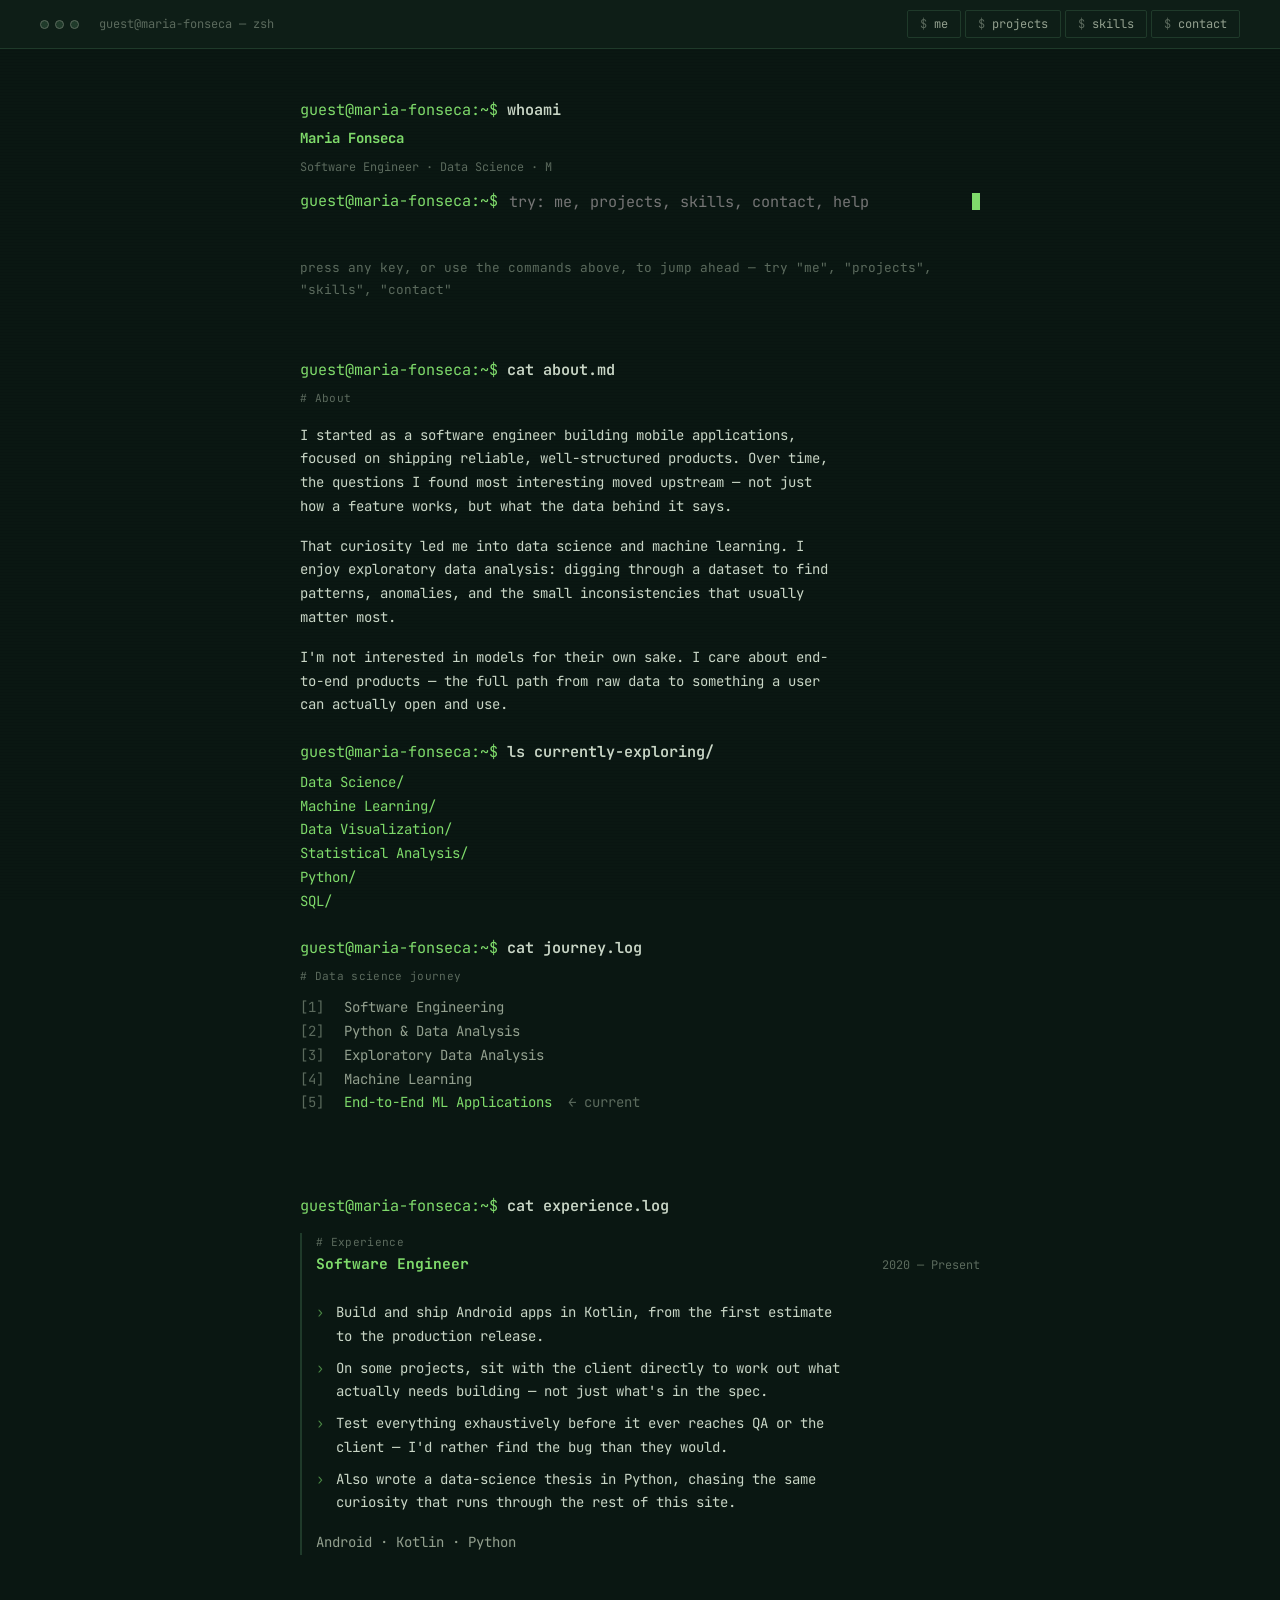
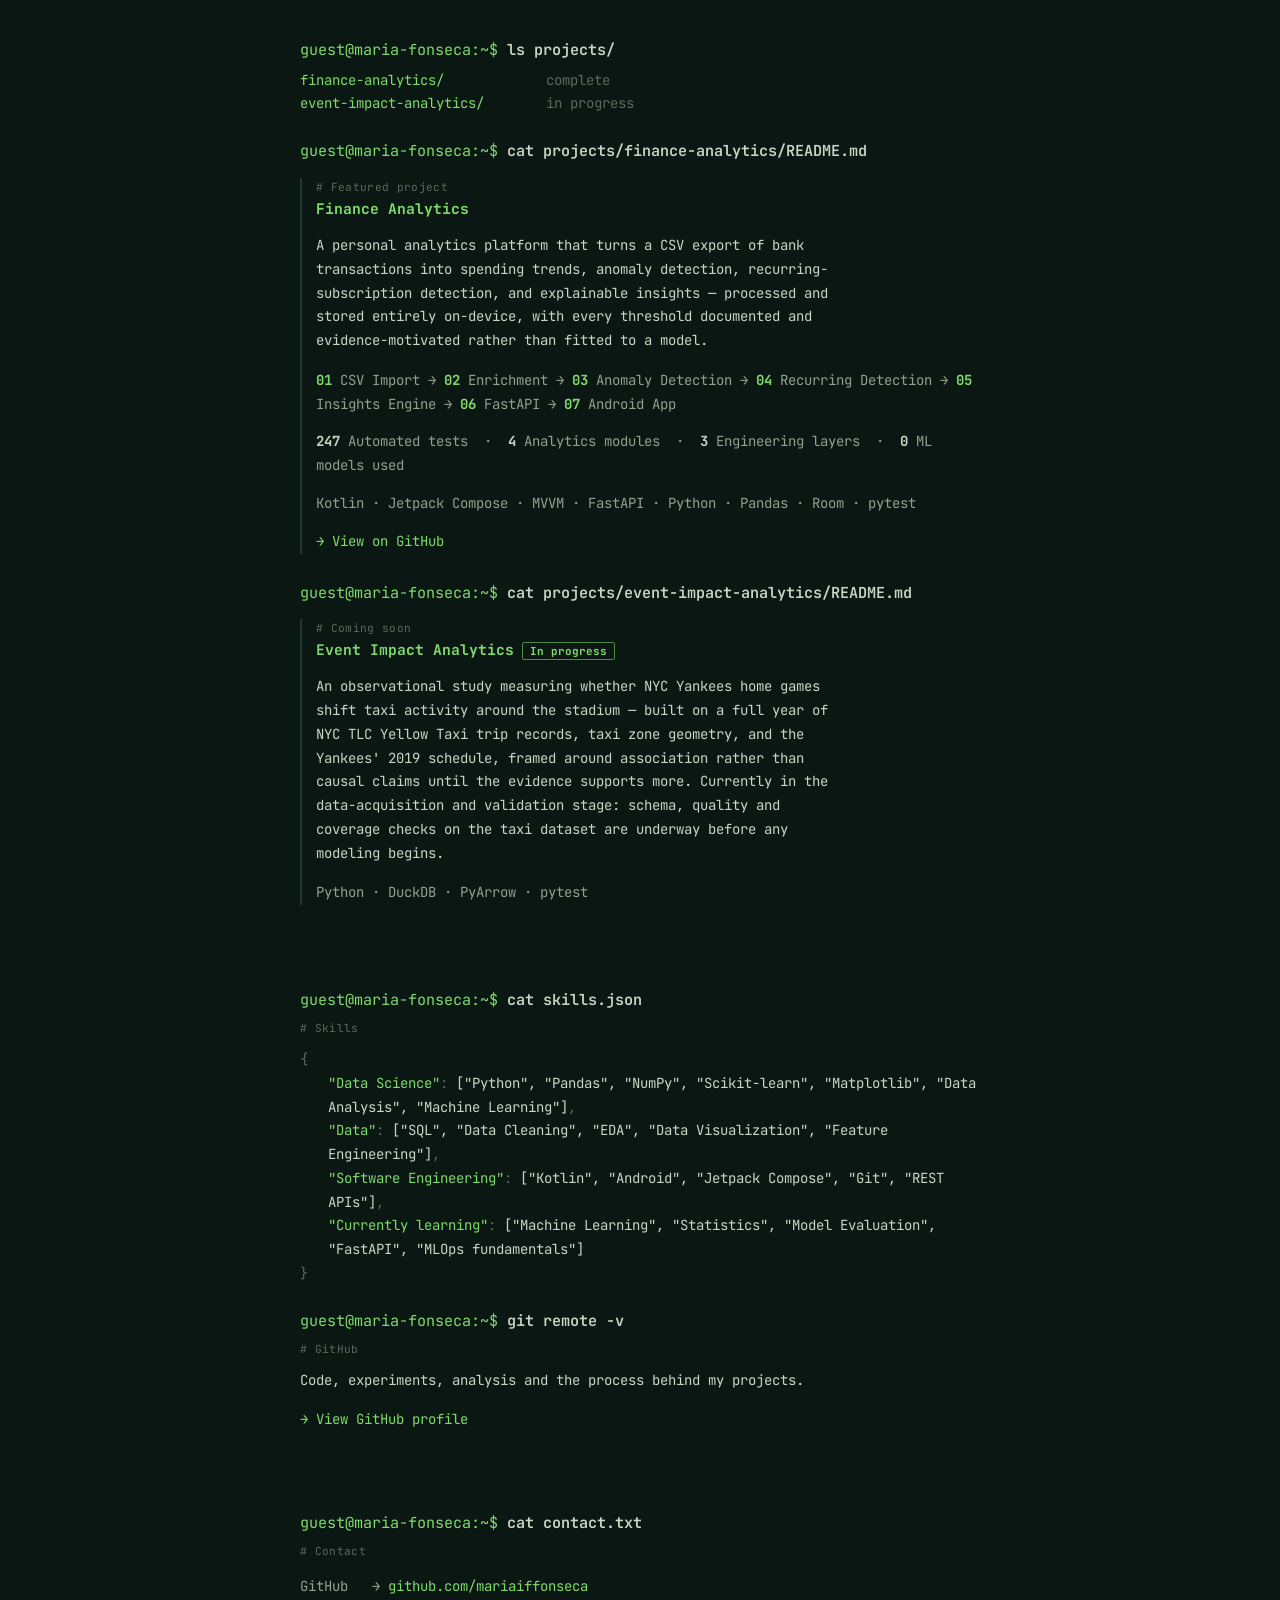
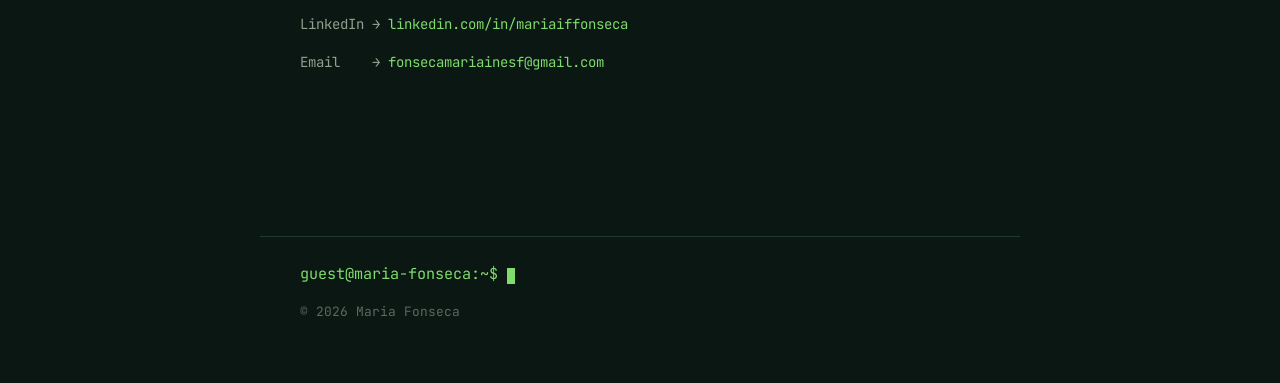
==== index.html @ 4e91755e "Serve portfolio from repo root Move the portfolio page from ui_kits/portfolio/index.html to index.ht" ====
<!doctype html>
<html lang="en">
<head>
<meta charset="utf-8">
<meta name="viewport" content="width=device-width, initial-scale=1">
<title>Maria Fonseca — Software Engineer · Data Science · ML</title>
<link rel="stylesheet" href="styles.css">
</head>
<body>

<div class="scanlines" aria-hidden="true"></div>

<div class="term-topbar">
  <div class="term-dots" aria-hidden="true"><span></span><span></span><span></span></div>
  <div class="term-title">guest@maria-fonseca — zsh</div>
  <nav class="term-jump" aria-label="Quick navigation">
    <button type="button" data-cmd="me">me</button>
    <button type="button" data-cmd="projects">projects</button>
    <button type="button" data-cmd="skills">skills</button>
    <button type="button" data-cmd="contact">contact</button>
  </nav>
</div>

<main>

  <section class="hero" id="home">
    <div id="boot"></div>
    <div class="prompt-live">
      <label for="cmd-input" class="visually-hidden">Terminal command input</label>
      <span class="prompt">guest@maria-fonseca:~$&nbsp;</span>
      <input id="cmd-input" class="cmd-input" type="text" autocomplete="off" spellcheck="false" placeholder="try: me, projects, skills, contact, help">
      <span class="caret" aria-hidden="true"></span>
    </div>
    <div class="cmd-feedback" id="cmd-feedback" aria-live="polite"></div>
    <div class="hint">press any key, or use the commands above, to jump ahead — try "me", "projects", "skills", "contact"</div>
  </section>

  <section id="about">
    <div class="line"><span class="prompt">guest@maria-fonseca:~$&nbsp;</span><span class="cmd-text">cat about.md</span></div>
    <div class="out-block">
      <div class="comment-label"># About</div>
      <p style="margin-top:16px">I started as a software engineer building mobile applications, focused on shipping reliable, well-structured products. Over time, the questions I found most interesting moved upstream — not just how a feature works, but what the data behind it says.</p>
      <p>That curiosity led me into data science and machine learning. I enjoy exploratory data analysis: digging through a dataset to find patterns, anomalies, and the small inconsistencies that usually matter most.</p>
      <p>I'm not interested in models for their own sake. I care about end-to-end products — the full path from raw data to something a user can actually open and use.</p>
    </div>

    <div class="line"><span class="prompt">guest@maria-fonseca:~$&nbsp;</span><span class="cmd-text">ls currently-exploring/</span></div>
    <div class="dir-list">
      <div class="dir-row"><span class="name">Data Science/</span></div>
      <div class="dir-row"><span class="name">Machine Learning/</span></div>
      <div class="dir-row"><span class="name">Data Visualization/</span></div>
      <div class="dir-row"><span class="name">Statistical Analysis/</span></div>
      <div class="dir-row"><span class="name">Python/</span></div>
      <div class="dir-row"><span class="name">SQL/</span></div>
    </div>

    <div class="line"><span class="prompt">guest@maria-fonseca:~$&nbsp;</span><span class="cmd-text">cat journey.log</span></div>
    <div class="out-block">
      <div class="comment-label" style="margin-bottom:10px"># Data science journey</div>
      <div class="journey-list">
        <div class="row"><span class="idx">[1]</span><span>Software Engineering</span></div>
        <div class="row"><span class="idx">[2]</span><span>Python &amp; Data Analysis</span></div>
        <div class="row"><span class="idx">[3]</span><span>Exploratory Data Analysis</span></div>
        <div class="row"><span class="idx">[4]</span><span>Machine Learning</span></div>
        <div class="row current"><span class="idx">[5]</span><span>End-to-End ML Applications</span><span class="arrow">← current</span></div>
      </div>
    </div>
  </section>

  <section id="experience">
    <div class="line"><span class="prompt">guest@maria-fonseca:~$&nbsp;</span><span class="cmd-text">cat experience.log</span></div>
    <div class="readme">
      <div class="comment-label"># Experience</div>
      <div class="exp-head">
        <h3>Software Engineer</h3>
        <span class="exp-dates">2020 — Present</span>
      </div>
      <ul class="exp-list">
        <li>Build and ship Android apps in Kotlin, from the first estimate to the production release.</li>
        <li>On some projects, sit with the client directly to work out what actually needs building — not just what's in the spec.</li>
        <li>Test everything exhaustively before it ever reaches QA or the client — I'd rather find the bug than they would.</li>
        <li>Also wrote a data-science thesis in Python, chasing the same curiosity that runs through the rest of this site.</li>
      </ul>
      <div class="kv">Android · Kotlin · Python</div>
    </div>
  </section>

  <section id="projects">
    <div class="line"><span class="prompt">guest@maria-fonseca:~$&nbsp;</span><span class="cmd-text">ls projects/</span></div>
    <div class="dir-list">
      <div class="dir-row"><span class="name">finance-analytics/</span><span class="status">complete</span></div>
      <div class="dir-row"><span class="name">event-impact-analytics/</span><span class="status">in progress</span></div>
    </div>

    <div class="line"><span class="prompt">guest@maria-fonseca:~$&nbsp;</span><span class="cmd-text">cat projects/finance-analytics/README.md</span></div>
    <div class="readme">
      <div class="comment-label"># Featured project</div>
      <h3>Finance Analytics</h3>
      <p style="max-width:66ch;color:var(--text);margin-bottom:16px">A personal analytics platform that turns a CSV export of bank transactions into spending trends, anomaly detection, recurring-subscription detection, and explainable insights — processed and stored entirely on-device, with every threshold documented and evidence-motivated rather than fitted to a model.</p>

      <div class="pipeline-line">
        <b>01</b> CSV Import → <b>02</b> Enrichment → <b>03</b> Anomaly Detection → <b>04</b> Recurring Detection → <b>05</b> Insights Engine → <b>06</b> FastAPI → <b>07</b> Android App
      </div>

      <div class="kv">
        <b>247</b> Automated tests &nbsp;·&nbsp; <b>4</b> Analytics modules &nbsp;·&nbsp; <b>3</b> Engineering layers &nbsp;·&nbsp; <b>0</b> ML models used
      </div>
      <div class="kv">Kotlin · Jetpack Compose · MVVM · FastAPI · Python · Pandas · Room · pytest</div>
      <div style="margin-top:14px"><a href="https://github.com/mariaiffonseca/finance-analytics" target="_blank" rel="noreferrer">→ View on GitHub</a></div>
    </div>

    <div class="line"><span class="prompt">guest@maria-fonseca:~$&nbsp;</span><span class="cmd-text">cat projects/event-impact-analytics/README.md</span></div>
    <div class="readme">
      <div class="comment-label"># Coming soon</div>
      <h3>Event Impact Analytics<span class="badge">In progress</span></h3>
      <p style="max-width:66ch;color:var(--text);margin-bottom:16px">An observational study measuring whether NYC Yankees home games shift taxi activity around the stadium — built on a full year of NYC TLC Yellow Taxi trip records, taxi zone geometry, and the Yankees' 2019 schedule, framed around association rather than causal claims until the evidence supports more. Currently in the data-acquisition and validation stage: schema, quality and coverage checks on the taxi dataset are underway before any modeling begins.</p>
      <div class="kv">Python · DuckDB · PyArrow · pytest</div>
    </div>
  </section>

  <section id="skills">
    <div class="line"><span class="prompt">guest@maria-fonseca:~$&nbsp;</span><span class="cmd-text">cat skills.json</span></div>
    <div class="out-block">
      <div class="comment-label" style="margin-bottom:10px"># Skills</div>
      <div class="json">
        <div><span class="punct">{</span></div>
        <div class="indent"><span class="key">"Data Science"</span><span class="punct">:</span> <span class="str">["Python", "Pandas", "NumPy", "Scikit-learn", "Matplotlib", "Data Analysis", "Machine Learning"]</span><span class="punct">,</span></div>
        <div class="indent"><span class="key">"Data"</span><span class="punct">:</span> <span class="str">["SQL", "Data Cleaning", "EDA", "Data Visualization", "Feature Engineering"]</span><span class="punct">,</span></div>
        <div class="indent"><span class="key">"Software Engineering"</span><span class="punct">:</span> <span class="str">["Kotlin", "Android", "Jetpack Compose", "Git", "REST APIs"]</span><span class="punct">,</span></div>
        <div class="indent"><span class="key">"Currently learning"</span><span class="punct">:</span> <span class="str">["Machine Learning", "Statistics", "Model Evaluation", "FastAPI", "MLOps fundamentals"]</span></div>
        <div><span class="punct">}</span></div>
      </div>
    </div>

    <div class="line"><span class="prompt">guest@maria-fonseca:~$&nbsp;</span><span class="cmd-text">git remote -v</span></div>
    <div class="out-block">
      <div class="comment-label" style="margin-bottom:10px"># GitHub</div>
      <p>Code, experiments, analysis and the process behind my projects.</p>
      <div style="margin-top:14px"><a href="https://github.com/mariaiffonseca" target="_blank" rel="noreferrer">→ View GitHub profile</a></div>
    </div>
  </section>

  <section id="contact">
    <div class="line"><span class="prompt">guest@maria-fonseca:~$&nbsp;</span><span class="cmd-text">cat contact.txt</span></div>
    <div class="out-block">
      <div class="comment-label" style="margin-bottom:10px"># Contact</div>
      <div class="kv">GitHub&nbsp;&nbsp;&nbsp;→ <a href="https://github.com/mariaiffonseca" target="_blank" rel="noreferrer">github.com/mariaiffonseca</a></div>
      <div class="kv">LinkedIn → <a href="https://www.linkedin.com/in/mariaiffonseca/" target="_blank" rel="noreferrer">linkedin.com/in/mariaiffonseca</a></div>
      <div class="kv">Email&nbsp;&nbsp;&nbsp;&nbsp;→ <a href="mailto:fonsecamariainesf@gmail.com">fonsecamariainesf@gmail.com</a></div>
    </div>
  </section>

</main>

<footer>
  <div class="line"><span class="prompt">guest@maria-fonseca:~$&nbsp;</span><span class="caret" aria-hidden="true"></span></div>
  <div class="foot-meta">© 2026 Maria Fonseca</div>
</footer>

<script>
(function(){
  var reduced = window.matchMedia('(prefers-reduced-motion: reduce)').matches;
  var boot = document.getElementById('boot');
  var input = document.getElementById('cmd-input');
  var feedback = document.getElementById('cmd-feedback');
  var skipped = reduced;
  var typeSpeed = 20;

  var bootLines = [
    {type:'cmd', text:'whoami'},
    {type:'out', text:'Maria Fonseca', cls:'name'},
    {type:'out', text:'Software Engineer · Data Science · Machine Learning', cls:'dim'},
    {type:'cmd', text:'cat role.txt'},
    {type:'out', text:'Software Engineer exploring Data Science & Machine Learning.'},
    {type:'cmd', text:'cat mission.txt'},
    {type:'out', text:'I build data-driven applications, explore patterns in data, and turn machine learning ideas into practical software.'}
  ];

  function renderSkeleton(line){
    var div = document.createElement('div');
    div.className = 'line ' + (line.type === 'cmd' ? 'line-cmd' : 'line-out');
    var target;
    if(line.type === 'cmd'){
      var p = document.createElement('span');
      p.className = 'prompt';
      p.textContent = 'guest@maria-fonseca:~$ ';
      div.appendChild(p);
      target = document.createElement('span');
      target.className = 'cmd-text';
    } else if(line.cls === 'name'){
      target = document.createElement('h1');
      target.style.display = 'inline';
    } else {
      target = document.createElement('span');
      if(line.cls === 'dim'){ target.style.color = 'var(--grey-dim)'; target.style.fontSize = '.85em'; }
    }
    div.appendChild(target);
    boot.appendChild(div);
    return target;
  }

  function typeAll(lines, onDone){
    var i = 0;
    function next(){
      if(i >= lines.length){ onDone(); return; }
      var line = lines[i];
      var el = renderSkeleton(line);
      if(skipped){
        el.textContent = line.text;
        i++;
        next();
        return;
      }
      var c = 0;
      (function step(){
        if(skipped){ el.textContent = line.text; i++; next(); return; }
        if(c < line.text.length){
          el.textContent += line.text.charAt(c);
          c++;
          setTimeout(step, typeSpeed);
        } else {
          i++;
          setTimeout(next, 220);
        }
      })();
    }
    next();
  }

  function skip(){ skipped = true; }
  document.addEventListener('keydown', function(e){
    if(document.activeElement === input) return;
    skip();
  });
  document.getElementById('boot').addEventListener('click', skip);
  input.addEventListener('focus', skip);

  typeAll(bootLines, function(){});

  var targets = {
    me:'#about', about:'#about', home:'#home', whoami:'#home',
    projects:'#projects', skills:'#skills', contact:'#contact'
  };

  function runCommand(raw){
    skip();
    var cmd = raw.trim().toLowerCase();
    if(cmd === '') return;
    if(cmd === 'help'){
      feedback.textContent = 'available commands: me · projects · skills · contact · home';
      return;
    }
    if(targets[cmd]){
      feedback.textContent = '';
      var el = document.querySelector(targets[cmd]);
      if(el) el.scrollIntoView({behavior: reduced ? 'auto' : 'smooth', block:'start'});
    } else {
      feedback.textContent = 'command not found: ' + cmd + ' — type help';
    }
  }

  input.addEventListener('keydown', function(e){
    if(e.key === 'Enter'){
      runCommand(input.value);
      input.value = '';
    }
  });

  document.querySelectorAll('.term-jump button').forEach(function(b){
    b.addEventListener('click', function(){ runCommand(b.getAttribute('data-cmd')); });
  });
})();
</script>

</body>
</html>
---- styles.css ----
/* Terminal — design-system tokens and component classes for Maria Fonseca's
   software engineering / data science portfolio. Plain CSS on plain HTML:
   no JS framework, no build step. See readme.md for rationale. */
@import url('https://fonts.googleapis.com/css2?family=JetBrains+Mono:wght@400;500;700&display=swap');

:root {
  --bg: #0A1712;
  --bg-panel: #0E1E17;
  --rule: #1F3A2A;
  --grey: #93A08F;
  --grey-dim: #5B6A5D;
  --green: #7FDB6B;
  --green-dim: #4C8A46;
  --text: #C9D6C6;

  --font-mono: 'JetBrains Mono', 'SFMono-Regular', 'Consolas', monospace;

  --pad: clamp(18px, 4vw, 40px);
  --container-max: 760px;

  color-scheme: dark;
}

*, *::before, *::after { box-sizing: border-box; }
html { scroll-behavior: smooth; }
body {
  margin: 0; background: var(--bg); color: var(--text);
  font-family: var(--font-mono); font-size: .95rem; line-height: 1.7;
  -webkit-font-smoothing: antialiased;
}
h1, h2, h3 { font-family: var(--font-mono); font-weight: 700; margin: 0; font-size: 1em; }
p { margin: 0; }
a { color: var(--green); text-decoration: none; border-bottom: 1px solid transparent; }
a:hover { border-color: var(--green); }
::selection { background: var(--green-dim); color: var(--bg); }
:focus-visible { outline: 2px solid var(--green); outline-offset: 2px; }
button { font-family: var(--font-mono); }
img, svg { display: block; max-width: 100%; }

.visually-hidden { position: absolute; width: 1px; height: 1px; overflow: hidden; clip: rect(0 0 0 0); white-space: nowrap; }

.scanlines {
  position: fixed; inset: 0; pointer-events: none; z-index: 1; opacity: .05;
  background: repeating-linear-gradient(0deg, #000 0px, #000 1px, transparent 1px, transparent 3px);
}

/* — top bar — */
.term-topbar {
  position: sticky; top: 0; z-index: 50; background: var(--bg-panel); border-bottom: 1px solid var(--rule);
  padding: 10px var(--pad); display: flex; align-items: center; gap: 20px; flex-wrap: wrap;
}
.term-dots { display: flex; gap: 6px; flex: none; }
.term-dots span { width: 9px; height: 9px; border-radius: 50%; background: var(--rule); border: 1px solid var(--grey-dim); }
.term-title { color: var(--grey-dim); font-size: .75rem; flex: none; }
.term-jump { display: flex; gap: 4px; flex-wrap: wrap; margin-left: auto; }
.term-jump button {
  background: transparent; border: 1px solid var(--rule); color: var(--grey); border-radius: 2px;
  padding: 5px 12px; font-size: .75rem; cursor: pointer; transition: border-color .15s, color .15s, background .15s;
}
.term-jump button:hover { border-color: var(--green); color: var(--green); }
.term-jump button::before { content: "$ "; color: var(--grey-dim); }

/* — layout — */
main { max-width: var(--container-max); margin: 0 auto; padding: 0 var(--pad) 80px; position: relative; z-index: 2; }
section { padding-top: 56px; }

.prompt { color: var(--green); }
.line { white-space: pre-wrap; word-break: break-word; margin-bottom: 2px; }
.cmd-text { color: var(--text); font-weight: 600; }
.line-out { color: var(--text); margin-bottom: 0; padding: 2px 0; font-size: .92em; }
.comment-label { display: block; color: var(--grey-dim); font-size: .8em; letter-spacing: .03em; }
.out-block { margin: 6px 0 22px; color: var(--grey); font-size: .92em; }
.out-block p { margin-bottom: 16px; max-width: 66ch; color: var(--text); }
.out-block p:last-child { margin-bottom: 0; }

/* — boot / hero — */
.hero { padding-top: 48px; }
#boot h1 { display: inline; color: var(--green); font-size: 1em; }
.hint { color: var(--grey-dim); font-size: .8rem; margin-top: 18px; }
.caret {
  display: inline-block; width: .55em; height: 1.1em; background: var(--green); vertical-align: text-bottom;
  animation: blink 1s steps(1) infinite;
}
@keyframes blink { 0%, 49% { opacity: 1; } 50%, 100% { opacity: 0; } }

.prompt-live { display: flex; align-items: center; margin-top: 8px; }
.cmd-input {
  background: transparent; border: none; color: var(--text); font-family: var(--font-mono); font-size: .95rem;
  flex: 1; min-width: 120px; caret-color: var(--green);
}
.cmd-input:focus { outline: none; }
.cmd-feedback { color: var(--grey-dim); font-size: .85rem; min-height: 1.4em; margin-top: 6px; }

/* — directory listing (projects, currently-exploring) — */
.dir-list { margin: 6px 0 22px; color: var(--grey); font-size: .92em; }
.dir-row { display: flex; gap: 16px; }
.dir-row .name { color: var(--green); min-width: 230px; }
.dir-row .status { color: var(--grey-dim); }

/* — readme / card-style output (projects, experience) — */
.readme { margin: 14px 0 26px; padding-left: 14px; border-left: 2px solid var(--rule); font-size: .92em; }
.readme h3 { font-size: 1.05em; color: var(--green); font-weight: 700; margin-bottom: 12px; }
.readme .badge { color: var(--green); font-size: .75em; border: 1px solid var(--green-dim); border-radius: 2px; padding: 1px 7px; margin-left: 8px; vertical-align: middle; }
.kv { margin: 14px 0; color: var(--grey); }
.kv b { color: var(--text); }
.pipeline-line { color: var(--grey); }
.pipeline-line b { color: var(--green); }

.exp-head { display: flex; justify-content: space-between; align-items: baseline; gap: 16px; flex-wrap: wrap; margin-bottom: 12px; }
.exp-dates { color: var(--grey-dim); font-size: .85em; white-space: nowrap; }
.exp-list { list-style: none; margin: 0 0 16px; padding: 0; color: var(--text); }
.exp-list li { position: relative; padding-left: 1.4em; margin-bottom: 8px; max-width: 66ch; }
.exp-list li:last-child { margin-bottom: 0; }
.exp-list li::before { content: "›"; position: absolute; left: 0; color: var(--green-dim); }

/* — journey — */
.journey-list { margin: 6px 0 0; color: var(--grey); }
.journey-list .row { display: flex; gap: 10px; }
.journey-list .idx { color: var(--grey-dim); width: 2.4em; }
.journey-list .current { color: var(--green); }
.journey-list .arrow { color: var(--grey-dim); margin-left: 6px; }

/* — skills json — */
.json { margin: 6px 0 0; color: var(--grey); }
.json .key { color: var(--green); }
.json .str { color: var(--text); }
.json .punct { color: var(--grey-dim); }
.json .indent { padding-left: 2em; }

footer { max-width: var(--container-max); margin: 60px auto 0; padding: 24px var(--pad) 60px; border-top: 1px solid var(--rule); position: relative; z-index: 2; }
.foot-meta { color: var(--grey-dim); font-size: .85em; margin-top: 14px; }

@media (prefers-reduced-motion: reduce) {
  html { scroll-behavior: auto; }
  *, *::before, *::after { animation-duration: .001ms !important; animation-iteration-count: 1 !important; transition-duration: .001ms !important; }
}
@media (max-width: 600px) {
  .term-topbar { gap: 10px; }
  .term-title { display: none; }
  .dir-row .name { min-width: 170px; }
  .exp-dates { font-size: .8em; }
}
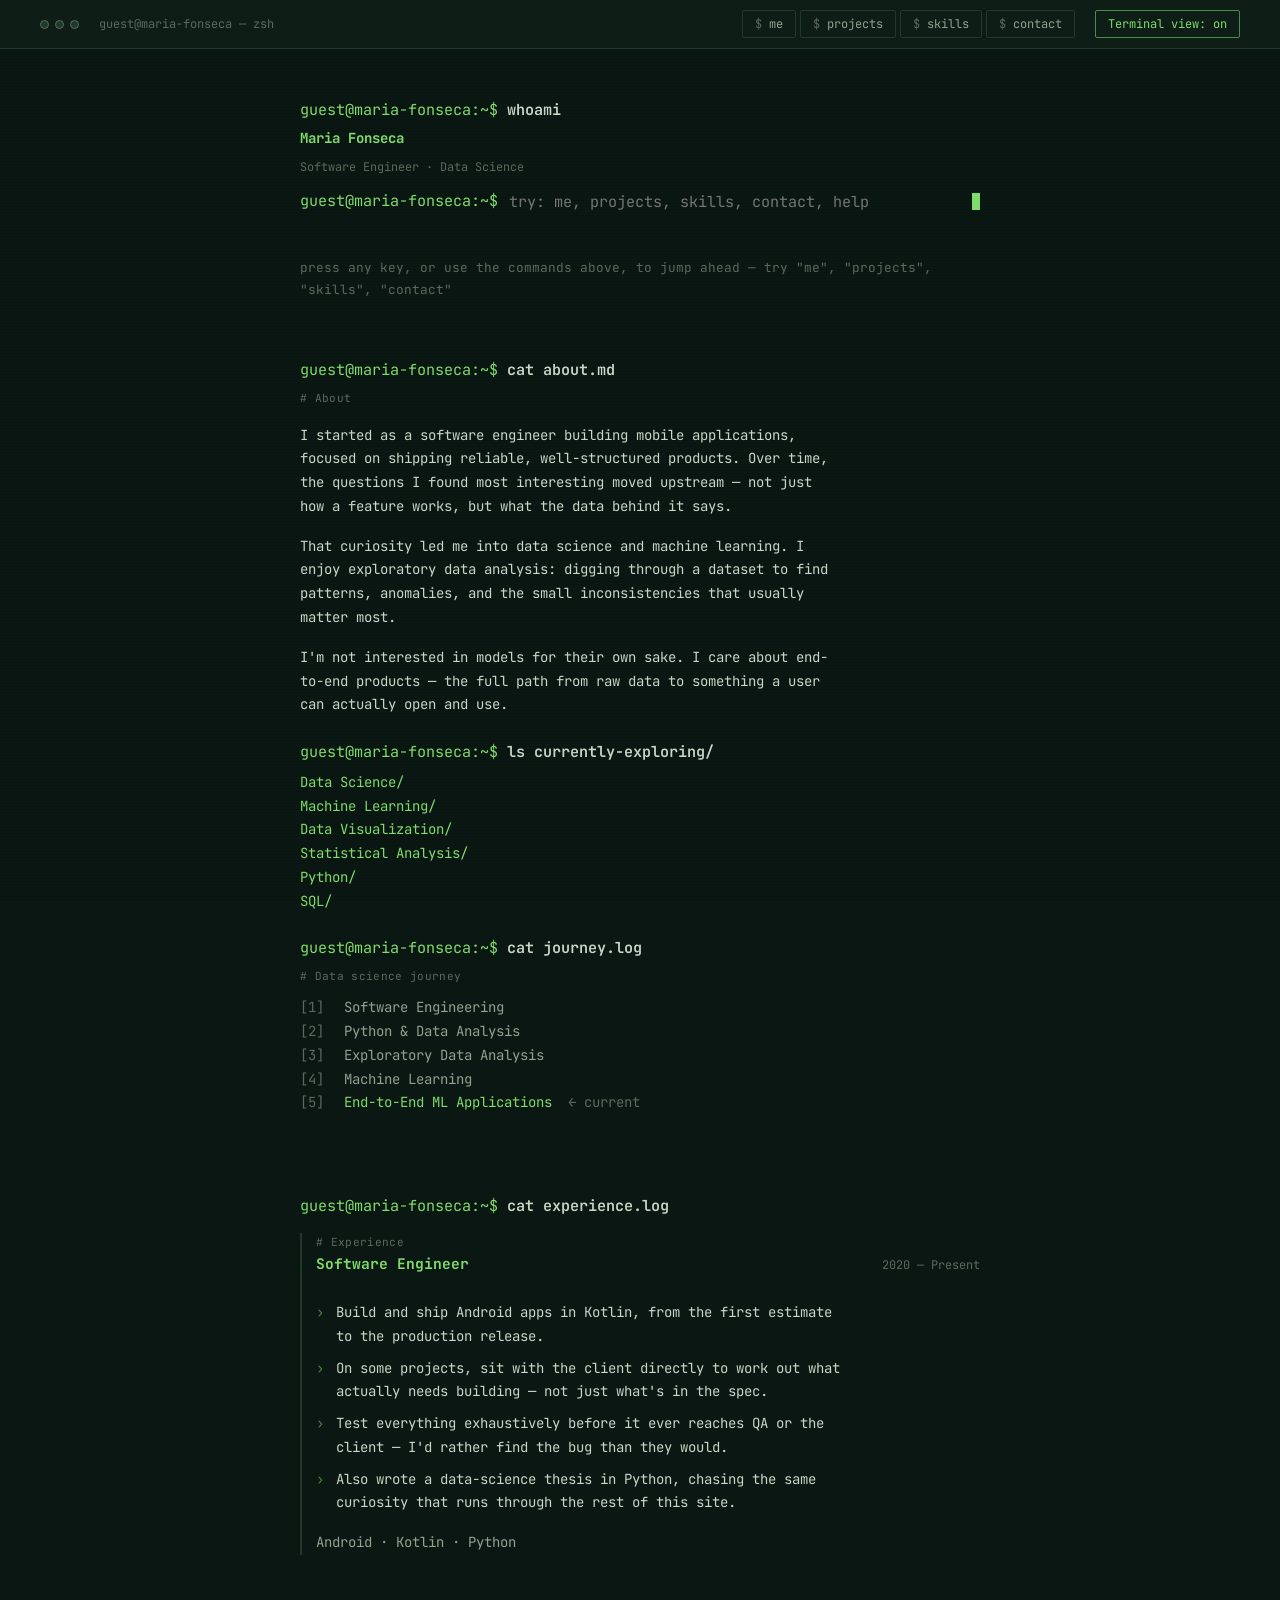
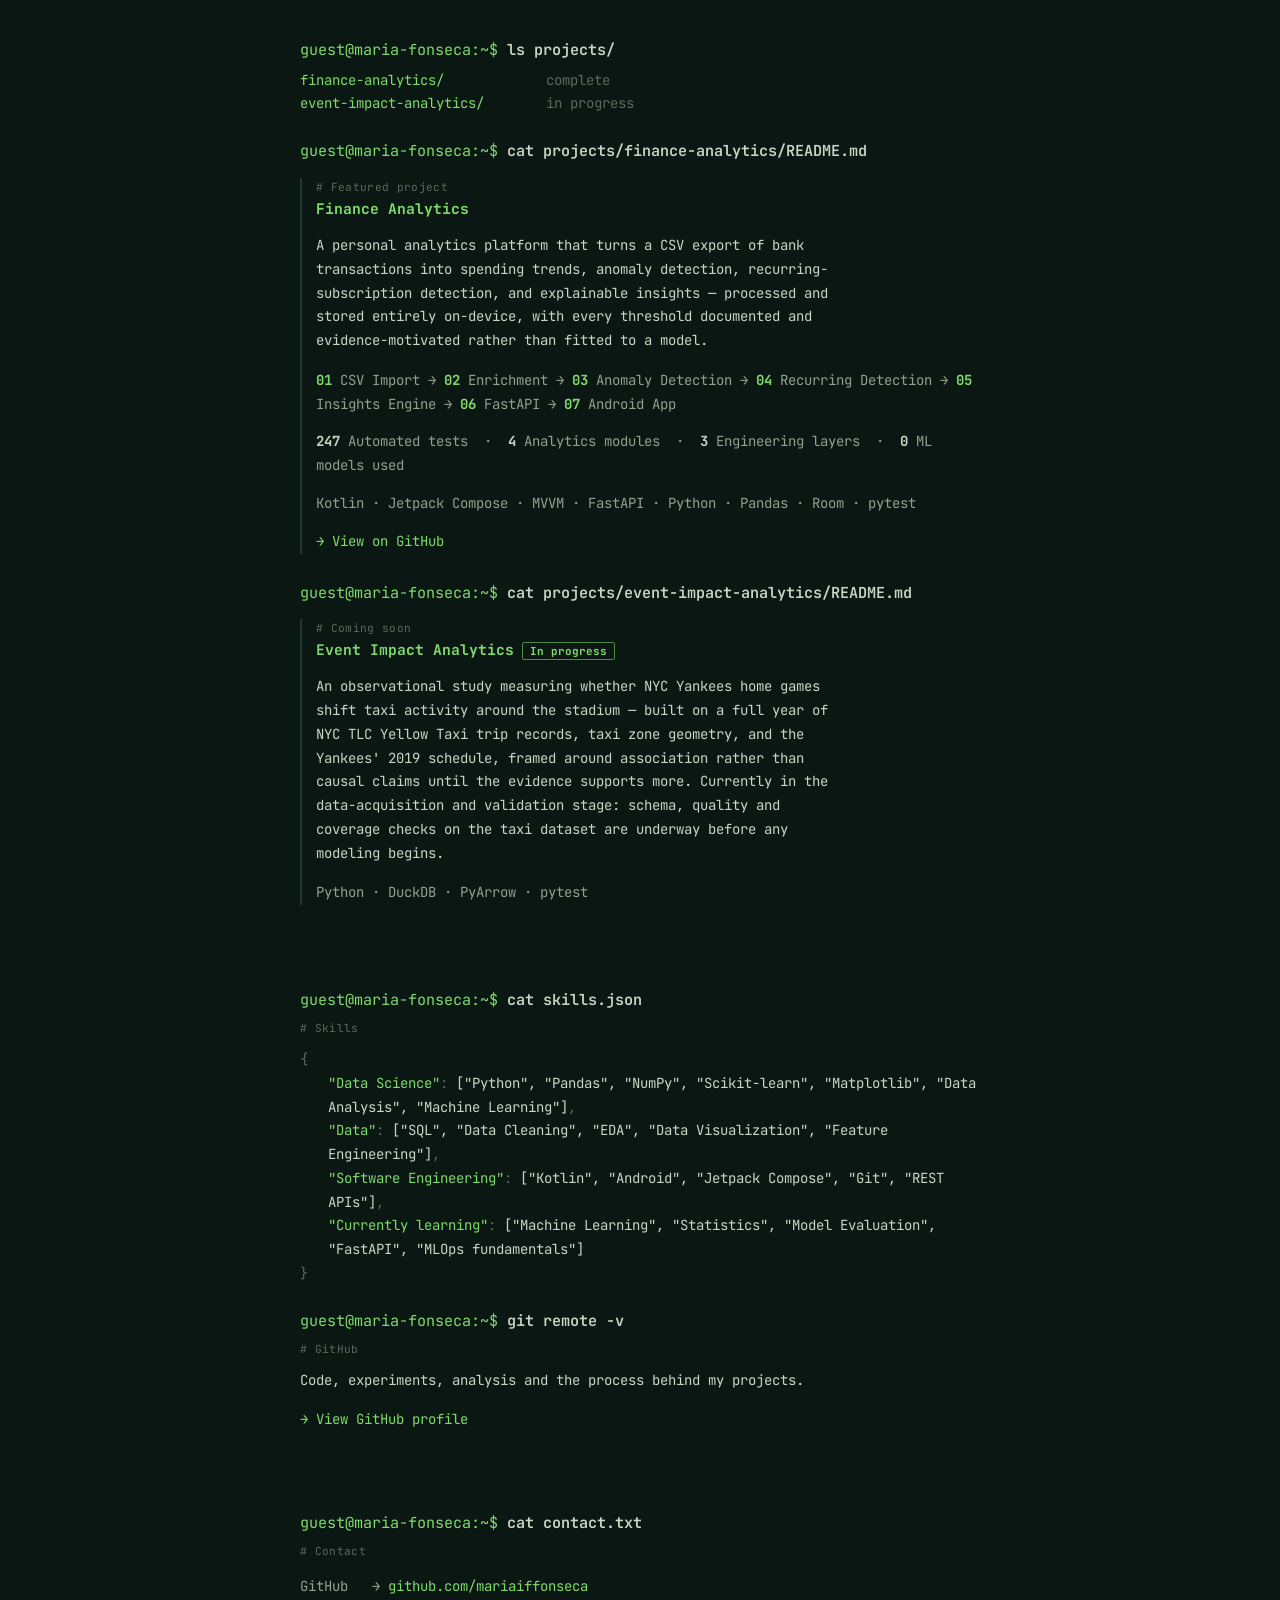
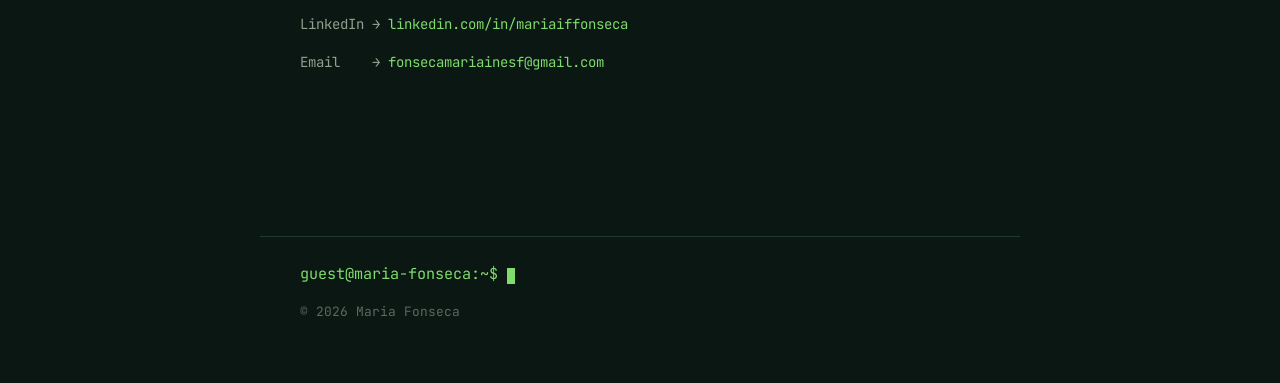
==== commit 19bca217: "Add toggle between terminal and normal portfolio views The terminal redesign replaced the previous d" ====
--- a/index.html
+++ b/index.html
@@ -1,12 +1,30 @@
 <!doctype html>
-<html lang="en">
+<html lang="en" data-view="terminal">
 <head>
 <meta charset="utf-8">
 <meta name="viewport" content="width=device-width, initial-scale=1">
 <title>Maria Fonseca — Software Engineer · Data Science · ML</title>
-<link rel="stylesheet" href="styles.css">
+<link id="css-terminal" rel="stylesheet" href="styles-terminal.css">
+<link id="css-normal" rel="stylesheet" href="styles-normal.css" disabled>
+<style>
+  /* Only one view is shown at a time; the active one is set on <html data-view>. */
+  html[data-view="terminal"] #view-normal,
+  html[data-view="normal"] #view-terminal { display: none; }
+</style>
+<script>
+  /* Runs before first paint so the stored view is applied without flashing the other one. */
+  (function(){
+    var view = 'terminal';
+    try { if (localStorage.getItem('portfolio-view') === 'normal') view = 'normal'; } catch (e) {}
+    document.documentElement.setAttribute('data-view', view);
+    document.getElementById('css-terminal').disabled = view !== 'terminal';
+    document.getElementById('css-normal').disabled = view !== 'normal';
+  })();
+</script>
 </head>
 <body>
+
+<div id="view-terminal">
 
 <div class="scanlines" aria-hidden="true"></div>
 
@@ -19,11 +37,12 @@
     <button type="button" data-cmd="skills">skills</button>
     <button type="button" data-cmd="contact">contact</button>
   </nav>
+  <button type="button" class="view-toggle" data-view-toggle aria-pressed="true">Terminal view: on</button>
 </div>
 
 <main>
 
-  <section class="hero" id="home">
+  <section class="hero" id="term-home" data-section="home">
     <div id="boot"></div>
     <div class="prompt-live">
       <label for="cmd-input" class="visually-hidden">Terminal command input</label>
@@ -35,7 +54,7 @@
     <div class="hint">press any key, or use the commands above, to jump ahead — try "me", "projects", "skills", "contact"</div>
   </section>
 
-  <section id="about">
+  <section id="term-about" data-section="about">
     <div class="line"><span class="prompt">guest@maria-fonseca:~$&nbsp;</span><span class="cmd-text">cat about.md</span></div>
     <div class="out-block">
       <div class="comment-label"># About</div>
@@ -67,7 +86,7 @@
     </div>
   </section>
 
-  <section id="experience">
+  <section id="term-experience" data-section="experience">
     <div class="line"><span class="prompt">guest@maria-fonseca:~$&nbsp;</span><span class="cmd-text">cat experience.log</span></div>
     <div class="readme">
       <div class="comment-label"># Experience</div>
@@ -85,7 +104,7 @@
     </div>
   </section>
 
-  <section id="projects">
+  <section id="term-projects" data-section="projects">
     <div class="line"><span class="prompt">guest@maria-fonseca:~$&nbsp;</span><span class="cmd-text">ls projects/</span></div>
     <div class="dir-list">
       <div class="dir-row"><span class="name">finance-analytics/</span><span class="status">complete</span></div>
@@ -118,7 +137,7 @@
     </div>
   </section>
 
-  <section id="skills">
+  <section id="term-skills" data-section="skills">
     <div class="line"><span class="prompt">guest@maria-fonseca:~$&nbsp;</span><span class="cmd-text">cat skills.json</span></div>
     <div class="out-block">
       <div class="comment-label" style="margin-bottom:10px"># Skills</div>
@@ -140,7 +159,7 @@
     </div>
   </section>
 
-  <section id="contact">
+  <section id="term-contact" data-section="contact">
     <div class="line"><span class="prompt">guest@maria-fonseca:~$&nbsp;</span><span class="cmd-text">cat contact.txt</span></div>
     <div class="out-block">
       <div class="comment-label" style="margin-bottom:10px"># Contact</div>
@@ -157,14 +176,274 @@
   <div class="foot-meta">© 2026 Maria Fonseca</div>
 </footer>
 
+</div>
+
+<div id="view-normal">
+
+<nav class="nav">
+  <span class="nav-brand">Maria Fonseca</span>
+  <div class="nav-end">
+    <button class="view-toggle" type="button" data-view-toggle aria-pressed="false">Terminal view: off</button>
+    <button class="nav-toggle" id="nav-toggle" type="button" aria-label="Toggle navigation" aria-expanded="false" aria-controls="nav-links">
+      <svg viewBox="0 0 24 24" fill="none" stroke="currentColor" stroke-width="2" stroke-linecap="round" stroke-linejoin="round"><line x1="3" y1="6" x2="21" y2="6"/><line x1="3" y1="12" x2="21" y2="12"/><line x1="3" y1="18" x2="21" y2="18"/></svg>
+    </button>
+    <div class="nav-links" id="nav-links">
+      <a href="#home" aria-current="page">Home</a>
+      <a href="#about">About</a>
+      <a href="#experience">Experience</a>
+      <a href="#projects">Projects</a>
+      <a href="#skills">Skills</a>
+      <a href="#contact">Contact</a>
+    </div>
+  </div>
+</nav>
+
+<header class="hero dot-field" id="home" data-section="home">
+  <div class="hero-inner">
+    <div class="section-label hero-kicker">Software Engineer · Data Science · Machine Learning</div>
+    <h1>Maria Fonseca</h1>
+    <div class="hero-sub">Software Engineer exploring Data Science &amp; Machine Learning.</div>
+    <div class="hero-body">I build data-driven applications, explore patterns in data, and turn machine learning ideas into practical software.</div>
+    <div class="hero-cta">
+      <a class="btn btn-accent" href="#projects">View my projects</a>
+      <a class="social-link" href="https://github.com/mariaiffonseca" target="_blank" rel="noreferrer"><svg viewBox="0 0 24 24" fill="none" stroke="currentColor" stroke-width="2" stroke-linecap="round" stroke-linejoin="round"><path d="M7 17 17 7"/><path d="M7 7h10v10"/></svg>GitHub</a>
+      <a class="social-link" href="https://www.linkedin.com/in/mariaiffonseca/" target="_blank" rel="noreferrer"><svg viewBox="0 0 24 24" fill="none" stroke="currentColor" stroke-width="2" stroke-linecap="round" stroke-linejoin="round"><path d="M7 17 17 7"/><path d="M7 7h10v10"/></svg>LinkedIn</a>
+    </div>
+  </div>
+</header>
+
+<section id="about" data-section="about">
+  <div class="section-head">
+    <div class="section-label">About</div>
+    <h2>From shipping software to reading data.</h2>
+  </div>
+  <div class="about-grid">
+    <div class="about-body">
+      <p>I started as a software engineer building mobile applications, focused on shipping reliable, well-structured products. Over time, the questions I found most interesting moved upstream — not just how a feature works, but what the data behind it says.</p>
+      <p>That curiosity led me into data science and machine learning. I enjoy exploratory data analysis: digging through a dataset to find patterns, anomalies, and the small inconsistencies that usually matter most.</p>
+      <p>I'm not interested in models for their own sake. I care about end-to-end products — the full path from raw data to something a user can actually open and use.</p>
+    </div>
+    <div class="explore-box">
+      <div class="explore-title">Currently exploring</div>
+      <div class="explore-list">
+        <span>Data Science</span><span>Machine Learning</span><span>Data Visualization</span>
+        <span>Statistical Analysis</span><span>Python</span><span>SQL</span>
+      </div>
+    </div>
+  </div>
+</section>
+
+<section id="experience" data-section="experience">
+  <div class="section-head">
+    <div class="section-label">Experience</div>
+    <h2>Six years in, still shipping.</h2>
+  </div>
+  <div class="card exp-card">
+    <div class="exp-head">
+      <div class="card-title">Software Engineer</div>
+      <div class="exp-dates">2020 — Present</div>
+    </div>
+    <ul class="exp-list">
+      <li>Build and ship Android apps in Kotlin, from the first estimate to the production release.</li>
+      <li>On some projects, sit with the client directly to work out what actually needs building — not just what's in the spec.</li>
+      <li>Test everything exhaustively before it ever reaches QA or the client — I'd rather find the bug than they would.</li>
+      <li>Also wrote a data-science thesis in Python, chasing the same curiosity that runs through the rest of this site.</li>
+    </ul>
+    <div class="card-tags"><span class="tag">Android</span><span class="tag">Kotlin</span><span class="tag">Python</span></div>
+  </div>
+</section>
+
+<section id="projects" data-section="projects">
+  <div class="section-head">
+    <div class="section-label">Featured project</div>
+    <h2>Finance Analytics</h2>
+  </div>
+  <div class="card card-featured">
+    <div class="featured-top">
+      <p class="featured-desc">A personal analytics platform that turns a CSV export of bank transactions into spending trends, anomaly detection, recurring-subscription detection, and explainable insights — processed and stored entirely on-device, with every threshold documented and evidence-motivated rather than fitted to a model.</p>
+      <div style="display:flex;gap:16px;flex-shrink:0">
+        <a class="btn btn-accent" href="https://github.com/mariaiffonseca/finance-analytics" target="_blank" rel="noreferrer">View on GitHub</a>
+      </div>
+    </div>
+    <div class="pipeline">
+      <div class="pipeline-step"><span class="pipeline-index">01</span><span class="pipeline-label">CSV Import</span></div>
+      <span class="pipeline-arrow">→</span>
+      <div class="pipeline-step"><span class="pipeline-index">02</span><span class="pipeline-label">Enrichment</span></div>
+      <span class="pipeline-arrow">→</span>
+      <div class="pipeline-step"><span class="pipeline-index">03</span><span class="pipeline-label">Anomaly Detection</span></div>
+      <span class="pipeline-arrow">→</span>
+      <div class="pipeline-step"><span class="pipeline-index">04</span><span class="pipeline-label">Recurring Detection</span></div>
+      <span class="pipeline-arrow">→</span>
+      <div class="pipeline-step"><span class="pipeline-index">05</span><span class="pipeline-label">Insights Engine</span></div>
+      <span class="pipeline-arrow">→</span>
+      <div class="pipeline-step"><span class="pipeline-index">06</span><span class="pipeline-label">FastAPI</span></div>
+      <span class="pipeline-arrow">→</span>
+      <div class="pipeline-step"><span class="pipeline-index">07</span><span class="pipeline-label">Android App</span></div>
+    </div>
+    <div class="featured-stats">
+      <div class="stat"><div class="stat-value">247</div><div class="stat-label">Automated tests</div></div>
+      <div class="stat"><div class="stat-value">4</div><div class="stat-label">Analytics modules</div></div>
+      <div class="stat"><div class="stat-value">3</div><div class="stat-label">Engineering layers</div></div>
+      <div class="stat"><div class="stat-value">100%</div><div class="stat-label">Rule-based &amp; explainable</div></div>
+    </div>
+    <div class="featured-viz">
+      <img class="viz-shot" src="assets/projects/finance-analytics/overview.png" alt="Finance Analytics overview dashboard screenshot">
+      <img class="viz-shot" src="assets/projects/finance-analytics/insights.png" alt="Finance Analytics insights screen screenshot">
+      <img class="viz-shot" src="assets/projects/finance-analytics/transactions.png" alt="Finance Analytics transactions screen screenshot">
+    </div>
+    <div class="card-tags">
+      <span class="tag">Kotlin</span><span class="tag">Jetpack Compose</span><span class="tag">MVVM</span>
+      <span class="tag">FastAPI</span><span class="tag">Python</span><span class="tag">Pandas</span>
+      <span class="tag">Room</span><span class="tag">pytest</span>
+    </div>
+  </div>
+
+  <div class="section-head" style="margin-top:80px">
+    <div class="section-label">Coming soon</div>
+    <h2>What I'm building next.</h2>
+  </div>
+  <div class="card coming-soon-card">
+    <div class="card-title">Event Impact Analytics<span class="coming-soon-badge">In progress</span></div>
+    <div class="card-body">An observational study measuring whether NYC Yankees home games shift taxi activity around the stadium — built on a full year of NYC TLC Yellow Taxi trip records, taxi zone geometry, and the Yankees' 2019 schedule, framed around association rather than causal claims until the evidence supports more. Currently in the data-acquisition and validation stage: schema, quality and coverage checks on the taxi dataset are underway before any modeling begins.</div>
+    <div class="card-tags"><span class="tag">Python</span><span class="tag">DuckDB</span><span class="tag">PyArrow</span><span class="tag">pytest</span></div>
+  </div>
+</section>
+
+<section>
+  <div class="section-head">
+    <div class="section-label">Data science journey</div>
+    <h2>How I got here.</h2>
+  </div>
+  <div class="journey-wrap">
+    <div class="journey-step"><div class="journey-rail"><div class="journey-dot"></div><div class="journey-line"></div></div><div class="journey-label">Software Engineering</div></div>
+    <div class="journey-step"><div class="journey-rail"><div class="journey-dot"></div><div class="journey-line"></div></div><div class="journey-label">Python &amp; Data Analysis</div></div>
+    <div class="journey-step"><div class="journey-rail"><div class="journey-dot"></div><div class="journey-line"></div></div><div class="journey-label">Exploratory Data Analysis</div></div>
+    <div class="journey-step"><div class="journey-rail"><div class="journey-dot"></div><div class="journey-line"></div></div><div class="journey-label">Machine Learning</div></div>
+    <div class="journey-step"><div class="journey-rail"><div class="journey-dot journey-dot-current"></div></div><div class="journey-label journey-label-current">End-to-End ML Applications</div></div>
+  </div>
+</section>
+
+<section id="skills" data-section="skills">
+  <div class="section-head">
+    <div class="section-label">Skills</div>
+    <h2>Tools &amp; areas of focus.</h2>
+  </div>
+  <div class="skills-grid">
+    <div>
+      <div class="skill-cat-title">Data Science</div>
+      <div class="skill-tags"><span class="tag">Python</span><span class="tag">Pandas</span><span class="tag">NumPy</span><span class="tag">Matplotlib</span><span class="tag">SQL</span><span class="tag">EDA</span><span class="tag">Data Cleaning</span><span class="tag">Data Visualization</span><span class="tag">Feature Engineering</span></div>
+    </div>
+    <div>
+      <div class="skill-cat-title">Software Engineering</div>
+      <div class="skill-tags"><span class="tag">Kotlin</span><span class="tag">Android</span><span class="tag">Jetpack Compose</span><span class="tag">Git</span><span class="tag">REST APIs</span></div>
+    </div>
+    <div>
+      <div class="skill-cat-title">Currently learning</div>
+      <div class="skill-tags"><span class="tag tag-accent">Machine Learning</span><span class="tag tag-accent">Scikit-learn</span><span class="tag tag-accent">Statistics</span><span class="tag tag-accent">Model Evaluation</span><span class="tag tag-accent">FastAPI</span><span class="tag tag-accent">MLOps fundamentals</span></div>
+    </div>
+  </div>
+</section>
+
+<section>
+  <div class="gh-section">
+    <div class="section-label">GitHub</div>
+    <h2 style="font-size:var(--text-2xl);margin:14px 0 16px">Explore the work behind the projects.</h2>
+    <p style="color:var(--color-text-secondary);margin-bottom:32px">Code, experiments, analysis and the process behind my projects.</p>
+    <a class="btn btn-primary" href="https://github.com/mariaiffonseca" target="_blank" rel="noreferrer"><svg viewBox="0 0 24 24" fill="none" stroke="currentColor" stroke-width="2" stroke-linecap="round" stroke-linejoin="round"><path d="M7 17 17 7"/><path d="M7 7h10v10"/></svg>View GitHub profile</a>
+  </div>
+</section>
+
+<section class="contact-section" id="contact" data-section="contact">
+  <div class="section-label" style="justify-content:center">Contact</div>
+  <h2>Let's connect.</h2>
+  <div class="contact-links">
+    <a class="social-link" href="https://github.com/mariaiffonseca" target="_blank" rel="noreferrer"><svg viewBox="0 0 24 24" fill="none" stroke="currentColor" stroke-width="2" stroke-linecap="round" stroke-linejoin="round"><path d="M7 17 17 7"/><path d="M7 7h10v10"/></svg>GitHub</a>
+    <a class="social-link" href="https://www.linkedin.com/in/mariaiffonseca/" target="_blank" rel="noreferrer"><svg viewBox="0 0 24 24" fill="none" stroke="currentColor" stroke-width="2" stroke-linecap="round" stroke-linejoin="round"><path d="M7 17 17 7"/><path d="M7 7h10v10"/></svg>LinkedIn</a>
+    <a class="social-link" href="mailto:fonsecamariainesf@gmail.com"><svg viewBox="0 0 24 24" fill="none" stroke="currentColor" stroke-width="2" stroke-linecap="round" stroke-linejoin="round"><rect x="2" y="4" width="20" height="16" rx="2"/><path d="m2 7 10 6 10-6"/></svg>Email</a>
+  </div>
+</section>
+
+<footer>
+  <div>
+    <div class="foot-brand">Maria Fonseca</div>
+    <div class="foot-sub">Software Engineering · Data Science · Machine Learning</div>
+  </div>
+  <div class="foot-links">
+    <a href="https://github.com/mariaiffonseca" target="_blank" rel="noreferrer">GitHub</a><a href="https://www.linkedin.com/in/mariaiffonseca/" target="_blank" rel="noreferrer">LinkedIn</a><a href="mailto:fonsecamariainesf@gmail.com">Email</a>
+  </div>
+  <div class="copyright">© 2026 Maria Fonseca</div>
+</footer>
+
+</div>
+
 <script>
 (function(){
   var reduced = window.matchMedia('(prefers-reduced-motion: reduce)').matches;
-  var boot = document.getElementById('boot');
-  var input = document.getElementById('cmd-input');
-  var feedback = document.getElementById('cmd-feedback');
+  var root = document.documentElement;
+  var cssTerminal = document.getElementById('css-terminal');
+  var cssNormal = document.getElementById('css-normal');
+  var toggles = document.querySelectorAll('[data-view-toggle]');
+  var SECTIONS = ['home', 'about', 'experience', 'projects', 'skills', 'contact'];
+  var VIEW_KEY = 'portfolio-view';
+  var BOOT_KEY = 'portfolio-terminal-booted';
+
+  function storeGet(name, key){ try { return window[name].getItem(key); } catch (e) { return null; } }
+  function storeSet(name, key, value){ try { window[name].setItem(key, value); } catch (e) {} }
+
+  function applyView(name){
+    var terminal = name === 'terminal';
+    root.setAttribute('data-view', name);
+    cssTerminal.disabled = !terminal;
+    cssNormal.disabled = terminal;
+    Array.prototype.forEach.call(toggles, function(b){
+      b.setAttribute('aria-pressed', terminal ? 'true' : 'false');
+      b.textContent = 'Terminal view: ' + (terminal ? 'on' : 'off');
+    });
+  }
+
+  function sectionIn(view, name){
+    return document.querySelector('#view-' + view + ' [data-section="' + name + '"]');
+  }
+
+  // The last section whose top has reached the top of the viewport, so the switch can keep the reader in place.
+  function sectionAtTop(view){
+    var found = null;
+    Array.prototype.forEach.call(document.querySelectorAll('#view-' + view + ' [data-section]'), function(s){
+      if (s.getBoundingClientRect().top <= 120) found = s;
+    });
+    return found;
+  }
+
+  // The boot sequence plays once per session, on the first entry into the terminal view.
   var skipped = reduced;
-  var typeSpeed = 20;
+  var bootStarted = false;
+
+  function startBoot(){
+    if (bootStarted) return;
+    bootStarted = true;
+    if (storeGet('sessionStorage', BOOT_KEY) === '1') skipped = true;
+    storeSet('sessionStorage', BOOT_KEY, '1');
+    typeAll(bootLines, function(){});
+  }
+
+  function switchView(next){
+    var current = root.getAttribute('data-view');
+    if (next === current) return;
+    var from = sectionAtTop(current);
+    var name = from && from.getAttribute('data-section');
+    var before = from ? from.getBoundingClientRect().top : 0;
+    applyView(next);
+    storeSet('localStorage', VIEW_KEY, next);
+    if (next === 'terminal') startBoot();
+    var to = name && sectionIn(next, name);
+    if (to) window.scrollTo({ top: window.scrollY + to.getBoundingClientRect().top - before, behavior: 'instant' });
+  }
+
+  Array.prototype.forEach.call(toggles, function(b){
+    b.addEventListener('click', function(){
+      switchView(root.getAttribute('data-view') === 'terminal' ? 'normal' : 'terminal');
+    });
+  });
 
   var bootLines = [
     {type:'cmd', text:'whoami'},
@@ -175,6 +454,11 @@
     {type:'cmd', text:'cat mission.txt'},
     {type:'out', text:'I build data-driven applications, explore patterns in data, and turn machine learning ideas into practical software.'}
   ];
+
+  var boot = document.getElementById('boot');
+  var input = document.getElementById('cmd-input');
+  var feedback = document.getElementById('cmd-feedback');
+  var typeSpeed = 20;
 
   function renderSkeleton(line){
     var div = document.createElement('div');
@@ -227,19 +511,17 @@
     next();
   }
 
-  function skip(){ skipped = true; }
+  function skip(){ if (bootStarted) skipped = true; }
   document.addEventListener('keydown', function(e){
     if(document.activeElement === input) return;
     skip();
   });
-  document.getElementById('boot').addEventListener('click', skip);
+  boot.addEventListener('click', skip);
   input.addEventListener('focus', skip);
 
-  typeAll(bootLines, function(){});
-
   var targets = {
-    me:'#about', about:'#about', home:'#home', whoami:'#home',
-    projects:'#projects', skills:'#skills', contact:'#contact'
+    me:'#term-about', about:'#term-about', home:'#term-home', whoami:'#term-home',
+    projects:'#term-projects', skills:'#term-skills', contact:'#term-contact'
   };
 
   function runCommand(raw){
@@ -252,7 +534,7 @@
     }
     if(targets[cmd]){
       feedback.textContent = '';
-      var el = document.querySelector(targets[cmd]);
+      var el = document.querySelector('#view-terminal ' + targets[cmd]);
       if(el) el.scrollIntoView({behavior: reduced ? 'auto' : 'smooth', block:'start'});
     } else {
       feedback.textContent = 'command not found: ' + cmd + ' — type help';
@@ -269,8 +551,36 @@
   document.querySelectorAll('.term-jump button').forEach(function(b){
     b.addEventListener('click', function(){ runCommand(b.getAttribute('data-cmd')); });
   });
+
+  // Initial state: the view chosen by the head script, its boot if it is the terminal, and any #section deep link.
+  var view = root.getAttribute('data-view');
+  applyView(view);
+  if (view === 'terminal') startBoot();
+  var hash = window.location.hash.slice(1);
+  if (SECTIONS.indexOf(hash) !== -1) {
+    var deepLink = sectionIn(view, hash);
+    if (deepLink) deepLink.scrollIntoView({ block: 'start' });
+  }
 })();
 </script>
 
+<script>
+(function(){
+  var toggle = document.getElementById('nav-toggle');
+  var links = document.getElementById('nav-links');
+  if (!toggle || !links) return;
+  toggle.addEventListener('click', function(){
+    var open = links.classList.toggle('open');
+    toggle.setAttribute('aria-expanded', open ? 'true' : 'false');
+  });
+  Array.prototype.forEach.call(links.querySelectorAll('a'), function(a){
+    a.addEventListener('click', function(){
+      links.classList.remove('open');
+      toggle.setAttribute('aria-expanded', 'false');
+    });
+  });
+})();
+</script>
+
 </body>
 </html>
--- a/styles-terminal.css
+++ b/styles-terminal.css
@@ -0,0 +1,151 @@
+/* Terminal — design-system tokens and component classes for Maria Fonseca's
+   software engineering / data science portfolio. Plain CSS on plain HTML:
+   no JS framework, no build step. See readme.md for rationale. */
+@import url('https://fonts.googleapis.com/css2?family=JetBrains+Mono:wght@400;500;700&display=swap');
+
+:root {
+  --bg: #0A1712;
+  --bg-panel: #0E1E17;
+  --rule: #1F3A2A;
+  --grey: #93A08F;
+  --grey-dim: #5B6A5D;
+  --green: #7FDB6B;
+  --green-dim: #4C8A46;
+  --text: #C9D6C6;
+
+  --font-mono: 'JetBrains Mono', 'SFMono-Regular', 'Consolas', monospace;
+
+  --pad: clamp(18px, 4vw, 40px);
+  --container-max: 760px;
+
+  color-scheme: dark;
+}
+
+*, *::before, *::after { box-sizing: border-box; }
+html { scroll-behavior: smooth; }
+body {
+  margin: 0; background: var(--bg); color: var(--text);
+  font-family: var(--font-mono); font-size: .95rem; line-height: 1.7;
+  -webkit-font-smoothing: antialiased;
+}
+h1, h2, h3 { font-family: var(--font-mono); font-weight: 700; margin: 0; font-size: 1em; }
+p { margin: 0; }
+a { color: var(--green); text-decoration: none; border-bottom: 1px solid transparent; }
+a:hover { border-color: var(--green); }
+::selection { background: var(--green-dim); color: var(--bg); }
+:focus-visible { outline: 2px solid var(--green); outline-offset: 2px; }
+button { font-family: var(--font-mono); }
+img, svg { display: block; max-width: 100%; }
+
+.visually-hidden { position: absolute; width: 1px; height: 1px; overflow: hidden; clip: rect(0 0 0 0); white-space: nowrap; }
+
+.scanlines {
+  position: fixed; inset: 0; pointer-events: none; z-index: 1; opacity: .05;
+  background: repeating-linear-gradient(0deg, #000 0px, #000 1px, transparent 1px, transparent 3px);
+}
+
+/* — top bar — */
+.term-topbar {
+  position: sticky; top: 0; z-index: 50; background: var(--bg-panel); border-bottom: 1px solid var(--rule);
+  padding: 10px var(--pad); display: flex; align-items: center; gap: 20px; flex-wrap: wrap;
+}
+.term-dots { display: flex; gap: 6px; flex: none; }
+.term-dots span { width: 9px; height: 9px; border-radius: 50%; background: var(--rule); border: 1px solid var(--grey-dim); }
+.term-title { color: var(--grey-dim); font-size: .75rem; flex: none; }
+.term-jump { display: flex; gap: 4px; flex-wrap: wrap; margin-left: auto; }
+.term-jump button {
+  background: transparent; border: 1px solid var(--rule); color: var(--grey); border-radius: 2px;
+  padding: 5px 12px; font-size: .75rem; cursor: pointer; transition: border-color .15s, color .15s, background .15s;
+}
+.term-jump button:hover { border-color: var(--green); color: var(--green); }
+.term-jump button::before { content: "$ "; color: var(--grey-dim); }
+
+/* — layout — */
+main { max-width: var(--container-max); margin: 0 auto; padding: 0 var(--pad) 80px; position: relative; z-index: 2; }
+section { padding-top: 56px; }
+
+.prompt { color: var(--green); }
+.line { white-space: pre-wrap; word-break: break-word; margin-bottom: 2px; }
+.cmd-text { color: var(--text); font-weight: 600; }
+.line-out { color: var(--text); margin-bottom: 0; padding: 2px 0; font-size: .92em; }
+.comment-label { display: block; color: var(--grey-dim); font-size: .8em; letter-spacing: .03em; }
+.out-block { margin: 6px 0 22px; color: var(--grey); font-size: .92em; }
+.out-block p { margin-bottom: 16px; max-width: 66ch; color: var(--text); }
+.out-block p:last-child { margin-bottom: 0; }
+
+/* — boot / hero — */
+.hero { padding-top: 48px; }
+#boot h1 { display: inline; color: var(--green); font-size: 1em; }
+.hint { color: var(--grey-dim); font-size: .8rem; margin-top: 18px; }
+.caret {
+  display: inline-block; width: .55em; height: 1.1em; background: var(--green); vertical-align: text-bottom;
+  animation: blink 1s steps(1) infinite;
+}
+@keyframes blink { 0%, 49% { opacity: 1; } 50%, 100% { opacity: 0; } }
+
+.prompt-live { display: flex; align-items: center; margin-top: 8px; }
+.cmd-input {
+  background: transparent; border: none; color: var(--text); font-family: var(--font-mono); font-size: .95rem;
+  flex: 1; min-width: 120px; caret-color: var(--green);
+}
+.cmd-input:focus { outline: none; }
+.cmd-feedback { color: var(--grey-dim); font-size: .85rem; min-height: 1.4em; margin-top: 6px; }
+
+/* — directory listing (projects, currently-exploring) — */
+.dir-list { margin: 6px 0 22px; color: var(--grey); font-size: .92em; }
+.dir-row { display: flex; gap: 16px; }
+.dir-row .name { color: var(--green); min-width: 230px; }
+.dir-row .status { color: var(--grey-dim); }
+
+/* — readme / card-style output (projects, experience) — */
+.readme { margin: 14px 0 26px; padding-left: 14px; border-left: 2px solid var(--rule); font-size: .92em; }
+.readme h3 { font-size: 1.05em; color: var(--green); font-weight: 700; margin-bottom: 12px; }
+.readme .badge { color: var(--green); font-size: .75em; border: 1px solid var(--green-dim); border-radius: 2px; padding: 1px 7px; margin-left: 8px; vertical-align: middle; }
+.kv { margin: 14px 0; color: var(--grey); }
+.kv b { color: var(--text); }
+.pipeline-line { color: var(--grey); }
+.pipeline-line b { color: var(--green); }
+
+.exp-head { display: flex; justify-content: space-between; align-items: baseline; gap: 16px; flex-wrap: wrap; margin-bottom: 12px; }
+.exp-dates { color: var(--grey-dim); font-size: .85em; white-space: nowrap; }
+.exp-list { list-style: none; margin: 0 0 16px; padding: 0; color: var(--text); }
+.exp-list li { position: relative; padding-left: 1.4em; margin-bottom: 8px; max-width: 66ch; }
+.exp-list li:last-child { margin-bottom: 0; }
+.exp-list li::before { content: "›"; position: absolute; left: 0; color: var(--green-dim); }
+
+/* — journey — */
+.journey-list { margin: 6px 0 0; color: var(--grey); }
+.journey-list .row { display: flex; gap: 10px; }
+.journey-list .idx { color: var(--grey-dim); width: 2.4em; }
+.journey-list .current { color: var(--green); }
+.journey-list .arrow { color: var(--grey-dim); margin-left: 6px; }
+
+/* — skills json — */
+.json { margin: 6px 0 0; color: var(--grey); }
+.json .key { color: var(--green); }
+.json .str { color: var(--text); }
+.json .punct { color: var(--grey-dim); }
+.json .indent { padding-left: 2em; }
+
+footer { max-width: var(--container-max); margin: 60px auto 0; padding: 24px var(--pad) 60px; border-top: 1px solid var(--rule); position: relative; z-index: 2; }
+.foot-meta { color: var(--grey-dim); font-size: .85em; margin-top: 14px; }
+
+@media (prefers-reduced-motion: reduce) {
+  html { scroll-behavior: auto; }
+  *, *::before, *::after { animation-duration: .001ms !important; animation-iteration-count: 1 !important; transition-duration: .001ms !important; }
+}
+@media (max-width: 600px) {
+  .term-topbar { gap: 10px; }
+  .term-title { display: none; }
+  .dir-row .name { min-width: 170px; }
+  .exp-dates { font-size: .8em; }
+}
+
+/* — view toggle (switches to the normal view) — */
+.view-toggle {
+  background: transparent; border: 1px solid var(--rule); color: var(--grey); border-radius: 2px;
+  padding: 5px 12px; font-size: .75rem; cursor: pointer; flex: none; white-space: nowrap;
+  transition: border-color .15s, color .15s, background .15s;
+}
+.view-toggle:hover { border-color: var(--green); color: var(--green); }
+.view-toggle[aria-pressed='true'] { border-color: var(--green-dim); color: var(--green); }
--- a/styles-normal.css
+++ b/styles-normal.css
@@ -0,0 +1,286 @@
+/* Field Notes — design-system tokens and component classes for Maria Fonseca's
+   software engineering / data science portfolio. Plain CSS on plain HTML:
+   no JS framework, no build step. See readme.md for rationale. */
+@import url('https://fonts.googleapis.com/css2?family=Sora:wght@400;500;600;700;800&family=JetBrains+Mono:wght@400;500;600&display=swap');
+
+:root {
+  /* — base neutrals (cool, near-desaturated) — */
+  --color-bg: oklch(98.3% 0.003 255);
+  --color-surface: oklch(96% 0.005 256);
+  --color-inset: oklch(94% 0.006 258);
+  --color-text: oklch(19% 0.014 262);
+  --color-text-secondary: oklch(46% 0.014 260);
+  --color-text-tertiary: oklch(64% 0.012 260);
+  --color-divider: oklch(87% 0.008 258);
+  --color-divider-strong: oklch(72% 0.01 258);
+
+  /* — single accent: sophisticated indigo, one hue only — */
+  --color-accent: oklch(53% 0.11 265);
+  --color-accent-hover: oklch(46% 0.115 265);
+  --color-accent-press: oklch(40% 0.12 265);
+  --color-accent-soft: oklch(94% 0.03 265);
+  --color-accent-soft-border: oklch(85% 0.05 265);
+  --color-on-accent: oklch(99% 0.002 255);
+
+  --color-inverse-bg: var(--color-text);
+  --color-inverse-text: oklch(98% 0.003 255);
+
+  /* — type — */
+  --font-sans: 'Sora', ui-sans-serif, system-ui, -apple-system, sans-serif;
+  --font-mono: 'JetBrains Mono', ui-monospace, 'SFMono-Regular', Menlo, monospace;
+
+  --text-2xs: 0.6875rem;  /* 11px — eyebrow labels */
+  --text-xs: 0.75rem;     /* 12px */
+  --text-sm: 0.8125rem;   /* 13px */
+  --text-base: 1.0625rem; /* 17px — body */
+  --text-md: 1.25rem;     /* 20px */
+  --text-lg: 1.5rem;      /* 24px */
+  --text-xl: 2rem;        /* 32px */
+  --text-2xl: 2.5rem;     /* 40px */
+  --text-3xl: 3.25rem;    /* 52px */
+  --text-4xl: 4.75rem;    /* 76px — hero */
+
+  --leading-tight: 1.05;
+  --leading-snug: 1.25;
+  --leading-normal: 1.5;
+  --leading-relaxed: 1.65;
+
+  --tracking-tight: -0.02em;
+  --tracking-label: 0.12em;
+
+  --weight-regular: 400;
+  --weight-medium: 500;
+  --weight-semibold: 600;
+  --weight-bold: 700;
+
+  /* — spacing — */
+  --space-1: 4px; --space-2: 8px; --space-3: 12px; --space-4: 16px;
+  --space-5: 20px; --space-6: 24px; --space-8: 32px; --space-10: 40px;
+  --space-12: 48px; --space-16: 64px; --space-20: 80px; --space-24: 96px;
+  --space-32: 128px; --space-40: 160px;
+
+  --radius-sm: 3px; --radius-md: 6px; --radius-lg: 12px; --radius-pill: 999px;
+
+  --shadow-sm: 0 1px 2px oklch(20% 0.01 260 / 0.06);
+  --shadow-md: 0 8px 24px oklch(20% 0.01 260 / 0.08);
+  --shadow-lg: 0 20px 48px oklch(20% 0.01 260 / 0.12);
+
+  --ease-standard: cubic-bezier(0.4, 0, 0.2, 1);
+  --ease-out: cubic-bezier(0.16, 1, 0.3, 1);
+  --duration-fast: 150ms;
+  --duration-base: 250ms;
+  --duration-slow: 420ms;
+
+  --container-max: 1160px;
+  --container-padding: clamp(24px, 6vw, 96px);
+}
+
+*, *::before, *::after { box-sizing: border-box; }
+html { scroll-behavior: smooth; }
+body {
+  margin: 0; background: var(--color-bg); color: var(--color-text);
+  font-family: var(--font-sans); font-size: var(--text-base);
+  line-height: var(--leading-relaxed); font-weight: var(--weight-regular);
+  -webkit-font-smoothing: antialiased;
+}
+h1, h2, h3, h4, h5 { margin: 0; font-family: var(--font-sans); font-weight: var(--weight-semibold); letter-spacing: var(--tracking-tight); line-height: var(--leading-tight); }
+p { margin: 0; }
+a { color: var(--color-accent); text-decoration: none; }
+a:hover { color: var(--color-accent-hover); text-decoration: underline; text-underline-offset: 3px; }
+img, svg { display: block; max-width: 100%; }
+:focus { outline: none; }
+:focus-visible { outline: 2px solid var(--color-accent); outline-offset: 2px; }
+::selection { background: var(--color-accent-soft); color: var(--color-text); }
+
+.container { max-width: var(--container-max); margin: 0 auto; padding-left: var(--container-padding); padding-right: var(--container-padding); }
+.section-label {
+  display: inline-flex; align-items: center; gap: var(--space-2);
+  font-family: var(--font-mono); font-size: var(--text-2xs);
+  letter-spacing: var(--tracking-label); text-transform: uppercase;
+  color: var(--color-text-tertiary);
+}
+.section-label::before { content: ''; width: 14px; height: 1px; background: var(--color-accent); display: inline-block; }
+
+/* — buttons — */
+.btn {
+  display: inline-flex; align-items: center; justify-content: center; gap: 10px;
+  cursor: pointer; text-decoration: none; white-space: nowrap;
+  font-family: var(--font-sans); font-weight: var(--weight-medium); font-size: var(--text-sm);
+  padding: 14px 26px; border-radius: var(--radius-sm); border: 1px solid transparent;
+  transition: background var(--duration-fast) var(--ease-standard), color var(--duration-fast) var(--ease-standard), border-color var(--duration-fast) var(--ease-standard), opacity var(--duration-fast) var(--ease-standard);
+}
+.btn:hover { text-decoration: none; }
+.btn svg, .btn img { width: 15px; height: 15px; }
+.btn-primary { background: var(--color-text); color: var(--color-inverse-text); border-color: var(--color-text); }
+.btn-primary:hover { background: oklch(30% 0.014 262); color: var(--color-inverse-text); }
+.btn-accent { background: var(--color-accent); color: var(--color-on-accent); border-color: var(--color-accent); }
+.btn-accent:hover { background: var(--color-accent-hover); color: var(--color-on-accent); }
+.btn-secondary { background: transparent; color: var(--color-text); border-color: var(--color-divider-strong); }
+.btn-secondary:hover { background: var(--color-inset); color: var(--color-text); }
+.btn-ghost { background: transparent; color: var(--color-text-secondary); padding-inline: 4px; }
+.btn-ghost:hover { color: var(--color-text); }
+.btn-sm { padding: 9px 16px; font-size: var(--text-xs); }
+
+/* — tags (mono, technical) — */
+.tag {
+  display: inline-flex; align-items: center; font-family: var(--font-mono);
+  font-size: var(--text-xs); line-height: 1; padding: 6px 10px; border-radius: var(--radius-sm);
+  background: var(--color-inset); color: var(--color-text-secondary); border: 1px solid transparent;
+}
+.tag-accent { background: var(--color-accent-soft); color: var(--color-accent); border-color: var(--color-accent-soft-border); }
+.tag-outline { background: transparent; color: var(--color-text); border-color: var(--color-divider-strong); }
+
+/* — navigation — */
+.nav {
+  position: sticky; top: 0; z-index: 20; display: flex; align-items: center; justify-content: space-between;
+  padding: 20px var(--container-padding); border-bottom: 1px solid var(--color-divider);
+  background: color-mix(in oklch, var(--color-bg) 85%, transparent); backdrop-filter: blur(10px);
+}
+.nav-brand { font-weight: var(--weight-semibold); font-size: var(--text-sm); color: var(--color-text); }
+.nav-links { display: flex; align-items: center; gap: var(--space-8); }
+.nav-links a { font-size: var(--text-sm); font-weight: var(--weight-medium); color: var(--color-text-secondary); }
+.nav-links a:hover, .nav-links a[aria-current='page'] { color: var(--color-text); text-decoration: none; }
+.social-link { display: inline-flex; align-items: center; gap: 8px; font-size: var(--text-sm); font-weight: var(--weight-medium); color: var(--color-text); }
+.social-link:hover { color: var(--color-accent); text-decoration: none; }
+.social-link svg { width: 14px; height: 14px; }
+
+/* — cards — */
+.card {
+  border: 1px solid var(--color-divider); border-radius: var(--radius-md);
+  background: var(--color-bg); padding: var(--space-8);
+  transition: box-shadow var(--duration-base) var(--ease-out), transform var(--duration-base) var(--ease-out), border-color var(--duration-base) var(--ease-out);
+  display: flex; flex-direction: column; gap: var(--space-4);
+}
+.card:hover { box-shadow: var(--shadow-md); transform: translateY(-3px); border-color: var(--color-divider-strong); }
+.card-title { font-size: var(--text-md); }
+.card-body { color: var(--color-text-secondary); font-size: var(--text-sm); line-height: var(--leading-relaxed); }
+.card-tags { display: flex; flex-wrap: wrap; gap: var(--space-2); }
+.card-links { display: flex; gap: var(--space-6); margin-top: var(--space-1); }
+.card-links a { font-size: var(--text-sm); font-weight: var(--weight-medium); }
+.card-links a.muted { color: var(--color-text-secondary); }
+.card-featured { padding: var(--space-12); gap: var(--space-6); }
+.card-featured .card-title { font-size: var(--text-xl); }
+
+/* — stats — */
+.stat { display: flex; flex-direction: column; gap: 6px; padding-top: var(--space-4); border-top: 1px solid var(--color-divider); }
+.stat-value { font-family: var(--font-mono); font-size: var(--text-lg); color: var(--color-accent); font-weight: var(--weight-medium); }
+.stat-label { font-family: var(--font-sans); font-size: var(--text-2xs); text-transform: uppercase; letter-spacing: var(--tracking-label); color: var(--color-text-secondary); }
+
+/* — pipeline (horizontal process) — */
+.pipeline { display: flex; align-items: center; flex-wrap: wrap; gap: var(--space-1); }
+.pipeline-step { display: flex; flex-direction: column; align-items: center; gap: 8px; min-width: 108px; }
+.pipeline-index { font-family: var(--font-mono); font-size: var(--text-2xs); color: var(--color-text-tertiary); }
+.pipeline-label {
+  border: 1px solid var(--color-divider-strong); border-radius: var(--radius-sm); padding: 10px 14px;
+  font-size: var(--text-xs); font-weight: var(--weight-medium); text-align: center; background: var(--color-bg);
+}
+.pipeline-arrow { color: var(--color-text-tertiary); font-family: var(--font-mono); padding: 0 4px; }
+
+/* — journey (vertical timeline) — */
+.journey-step { display: flex; gap: var(--space-4); }
+.journey-rail { display: flex; flex-direction: column; align-items: center; }
+.journey-dot { width: 10px; height: 10px; border-radius: 50%; background: var(--color-divider-strong); flex-shrink: 0; }
+.journey-dot-current { background: var(--color-accent); box-shadow: 0 0 0 4px var(--color-accent-soft); }
+.journey-line { width: 1px; flex: 1; background: var(--color-divider); margin: 6px 0; }
+.journey-label { font-size: var(--text-base); color: var(--color-text-secondary); padding-bottom: var(--space-8); }
+.journey-label-current { color: var(--color-text); font-weight: var(--weight-semibold); }
+
+/* — placeholder visuals (no stock imagery) — */
+.placeholder {
+  border: 1px solid var(--color-divider); border-radius: var(--radius-md);
+  background: repeating-linear-gradient(135deg, var(--color-inset) 0, var(--color-inset) 1px, var(--color-bg) 1px, var(--color-bg) 12px);
+  display: flex; align-items: center; justify-content: center; text-align: center; padding: var(--space-6);
+}
+.placeholder-label { font-family: var(--font-mono); font-size: var(--text-xs); color: var(--color-text-tertiary); }
+
+/* — subtle data-point texture (hero backdrop) — */
+.dot-field {
+  background-image: radial-gradient(var(--color-divider-strong) 1px, transparent 1px);
+  background-size: 28px 28px;
+}
+.hero{padding:160px var(--container-padding) 120px;position:relative;overflow:hidden}
+.hero-dots{position:absolute;inset:0;z-index:0}
+.hero-inner{position:relative;z-index:1;max-width:820px}
+.hero-kicker{margin-bottom:28px}
+.hero h1{font-size:var(--text-4xl);margin-bottom:24px}
+.hero-sub{font-size:var(--text-md);color:var(--color-text-secondary);font-weight:400;margin-bottom:16px;max-width:620px}
+.hero-body{font-size:var(--text-base);color:var(--color-text-secondary);max-width:560px;margin-bottom:40px}
+.hero-cta{display:flex;align-items:center;gap:28px;flex-wrap:wrap}
+section{padding:96px var(--container-padding);border-top:1px solid var(--color-divider)}
+.section-head{margin-bottom:56px;max-width:640px}
+.section-head h2{font-size:var(--text-2xl);margin-top:14px}
+.about-grid{display:grid;grid-template-columns:1.3fr 1fr;gap:80px;align-items:start}
+.about-body p{margin-bottom:18px;color:var(--color-text-secondary);font-size:var(--text-base)}
+.explore-box{border:1px solid var(--color-divider);border-radius:var(--radius-md);padding:28px}
+.explore-title{font-family:var(--font-mono);font-size:var(--text-2xs);text-transform:uppercase;letter-spacing:var(--tracking-label);color:var(--color-text-tertiary);margin-bottom:16px}
+.explore-list{display:flex;flex-direction:column;gap:10px}
+.explore-list span{font-size:var(--text-sm)}
+.exp-card{max-width:720px}
+.exp-head{display:flex;justify-content:space-between;align-items:baseline;gap:16px;flex-wrap:wrap}
+.exp-dates{font-family:var(--font-mono);font-size:var(--text-xs);color:var(--color-text-tertiary);white-space:nowrap}
+.exp-list{margin:0;padding-left:20px;color:var(--color-text-secondary);font-size:var(--text-sm);display:flex;flex-direction:column;gap:8px}
+.exp-list li{line-height:var(--leading-relaxed)}
+.featured-top{display:flex;justify-content:space-between;align-items:flex-start;gap:40px;margin-bottom:40px;flex-wrap:wrap}
+.featured-desc{max-width:560px;color:var(--color-text-secondary);font-size:var(--text-base)}
+.featured-stats{display:grid;grid-template-columns:repeat(4,1fr);gap:24px;margin-bottom:40px}
+.featured-viz{display:grid;grid-template-columns:repeat(3,1fr);gap:20px;margin-bottom:40px}
+.viz-shot{width:100%;aspect-ratio:9/20;object-fit:cover;object-position:top;border:1px solid var(--color-divider);border-radius:var(--radius-md);background:var(--color-inset)}
+.coming-soon-card{max-width:640px}
+.coming-soon-badge{font-family:var(--font-mono);font-size:var(--text-2xs);text-transform:uppercase;letter-spacing:var(--tracking-label);background:var(--color-accent-soft);color:var(--color-accent);border:1px solid var(--color-accent-soft-border);border-radius:var(--radius-pill);padding:4px 10px;margin-left:10px;vertical-align:middle}
+.other-grid{display:grid;grid-template-columns:1fr 1fr 1fr;gap:24px}
+.journey-wrap{max-width:480px}
+.skills-grid{display:grid;grid-template-columns:repeat(3,1fr);gap:40px}
+.skill-cat-title{font-family:var(--font-mono);font-size:var(--text-2xs);text-transform:uppercase;letter-spacing:var(--tracking-label);color:var(--color-text-tertiary);margin-bottom:18px}
+.skill-tags{display:flex;flex-wrap:wrap;gap:8px}
+.gh-section{max-width:560px}
+.contact-section{text-align:center}
+.contact-section h2{font-size:var(--text-3xl);margin-bottom:32px}
+.contact-links{display:flex;justify-content:center;gap:48px;flex-wrap:wrap}
+footer{padding:48px var(--container-padding);border-top:1px solid var(--color-divider);display:flex;justify-content:space-between;align-items:center;flex-wrap:wrap;gap:16px}
+footer .foot-brand{font-weight:600;font-size:var(--text-sm)}
+footer .foot-sub{font-family:var(--font-mono);font-size:var(--text-2xs);color:var(--color-text-tertiary);margin-top:4px}
+footer .foot-links{display:flex;gap:24px}
+footer .foot-links a{font-size:var(--text-sm);color:var(--color-text-secondary)}
+.copyright{font-family:var(--font-mono);font-size:var(--text-2xs);color:var(--color-text-tertiary)}
+.nav-toggle{display:none;background:none;border:none;cursor:pointer;padding:4px;color:var(--color-text)}
+.nav-toggle svg{width:22px;height:22px}
+@media (max-width: 860px){
+  .about-grid{grid-template-columns:1fr}
+  .featured-stats{grid-template-columns:1fr 1fr}
+  .featured-viz{grid-template-columns:1fr}
+  .other-grid{grid-template-columns:1fr}
+  .skills-grid{grid-template-columns:1fr}
+  .hero{padding:120px 24px 80px}
+  .hero h1{font-size:var(--text-3xl)}
+  section{padding:64px 24px}
+}
+@media (max-width: 700px){
+  .nav-toggle{display:inline-flex}
+  .nav-links{
+    position:absolute;top:100%;left:0;right:0;display:none;flex-direction:column;
+    align-items:stretch;gap:0;background:var(--color-bg);border-bottom:1px solid var(--color-divider);
+    padding:8px var(--container-padding) 16px;
+  }
+  .nav-links.open{display:flex}
+  .nav-links a{padding:12px 0}
+}
+@media (max-width: 480px){
+  .hero h1{font-size:var(--text-2xl)}
+  .hero-sub{font-size:var(--text-base)}
+  .hero-cta{gap:16px}
+  .contact-links{gap:24px}
+  footer{flex-direction:column;align-items:flex-start;text-align:left}
+}
+
+/* — view toggle (switches to the terminal view) — */
+.nav-end { display: flex; align-items: center; gap: var(--space-8); }
+.view-toggle {
+  font-family: var(--font-sans); font-size: var(--text-xs); font-weight: var(--weight-medium); white-space: nowrap;
+  color: var(--color-text-secondary); background: transparent; border: 1px solid var(--color-divider-strong);
+  border-radius: var(--radius-sm); padding: 6px 12px; cursor: pointer;
+  transition: color var(--duration-fast) var(--ease-standard), background var(--duration-fast) var(--ease-standard), border-color var(--duration-fast) var(--ease-standard);
+}
+.view-toggle:hover { color: var(--color-text); background: var(--color-inset); }
+.view-toggle[aria-pressed='true'] { color: var(--color-accent); border-color: var(--color-accent-soft-border); background: var(--color-accent-soft); }
+@media (max-width: 700px) { .nav-end { gap: var(--space-4); } }
+@media (max-width: 480px) { .view-toggle { font-size: var(--text-2xs); padding: 6px 10px; } }
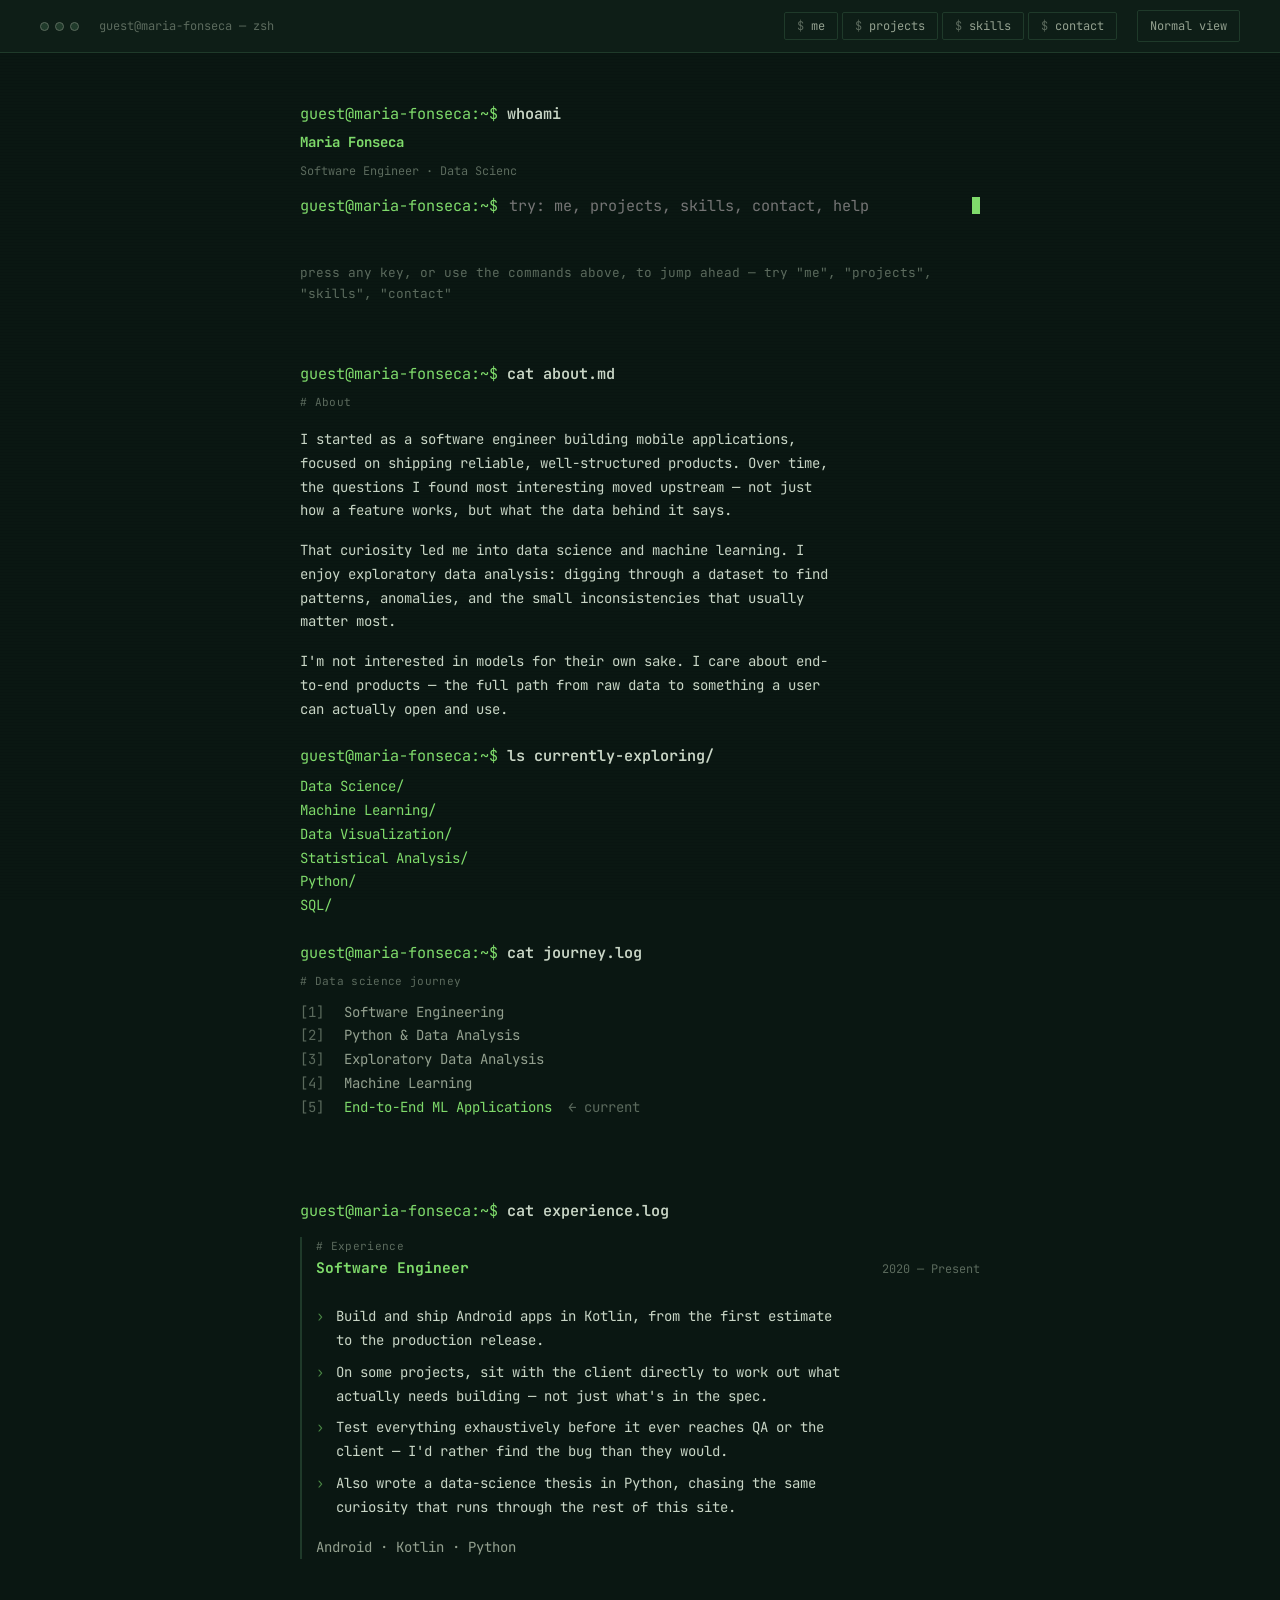
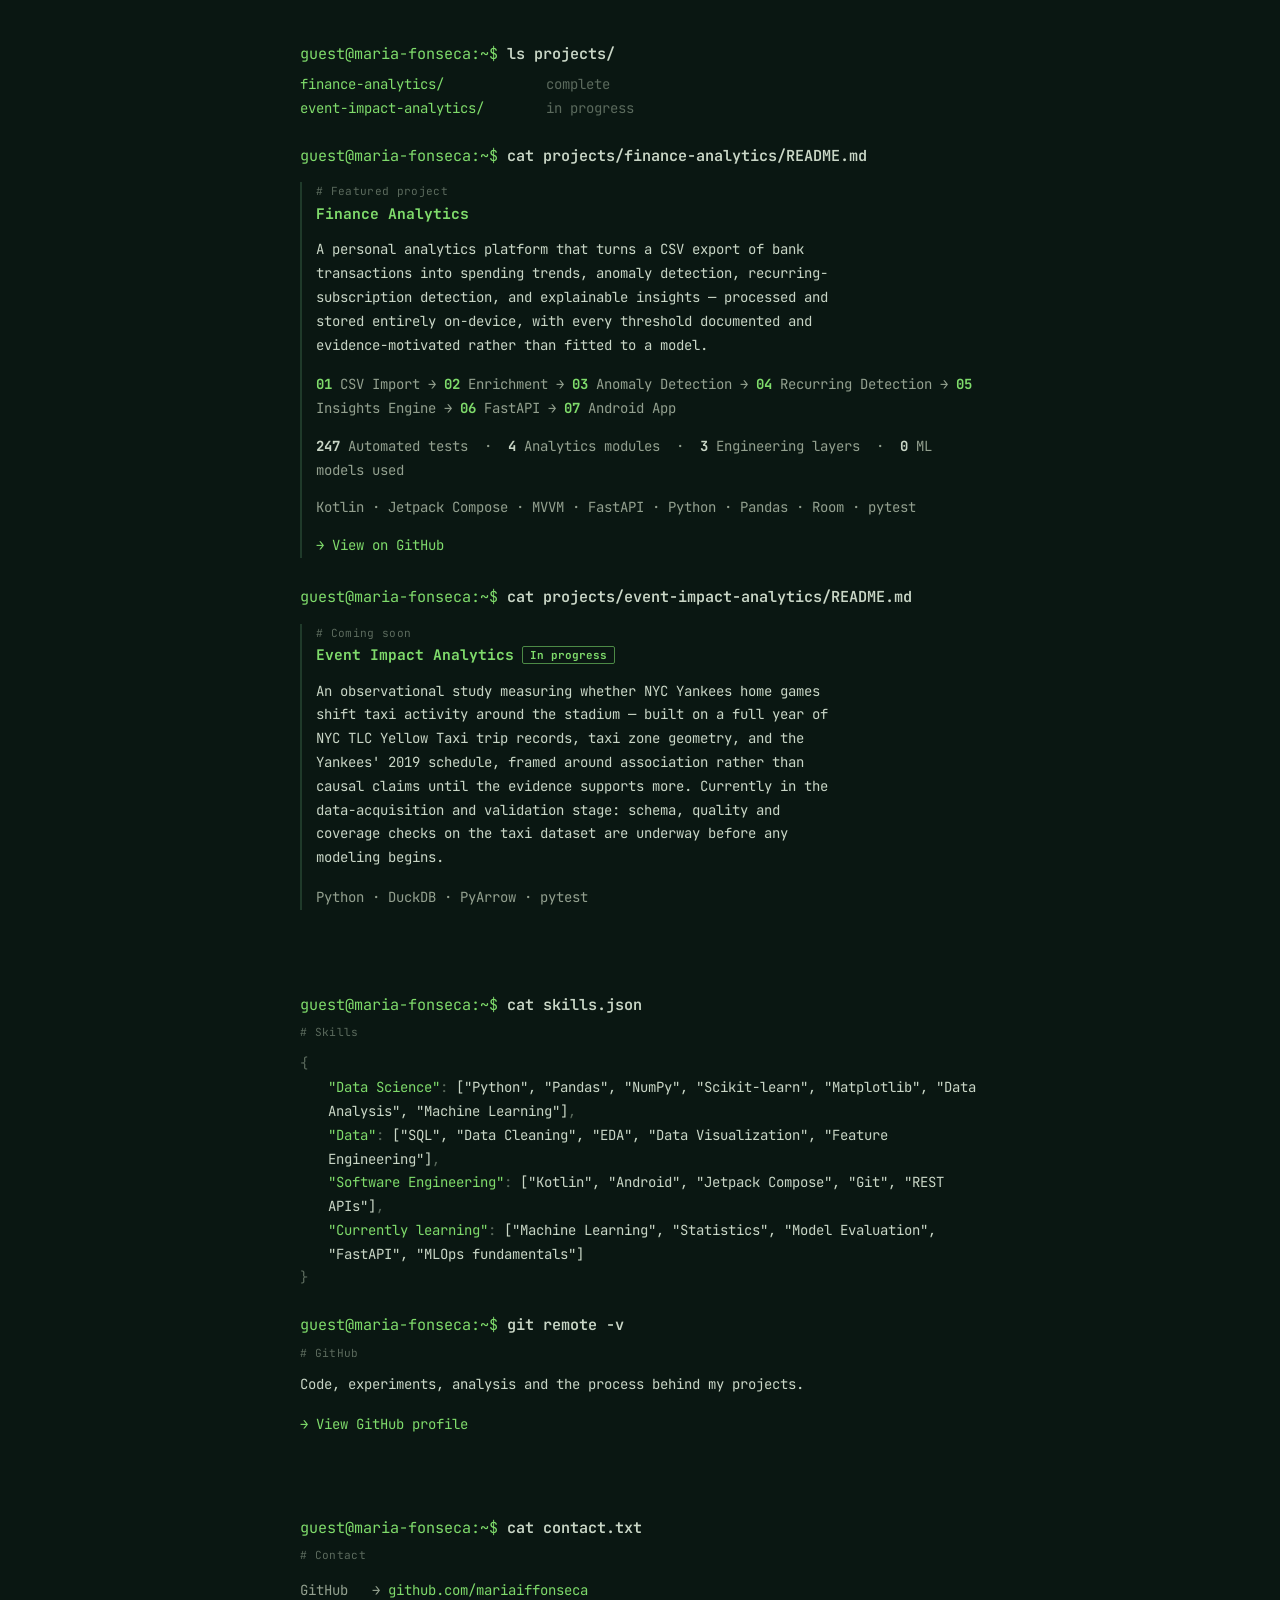
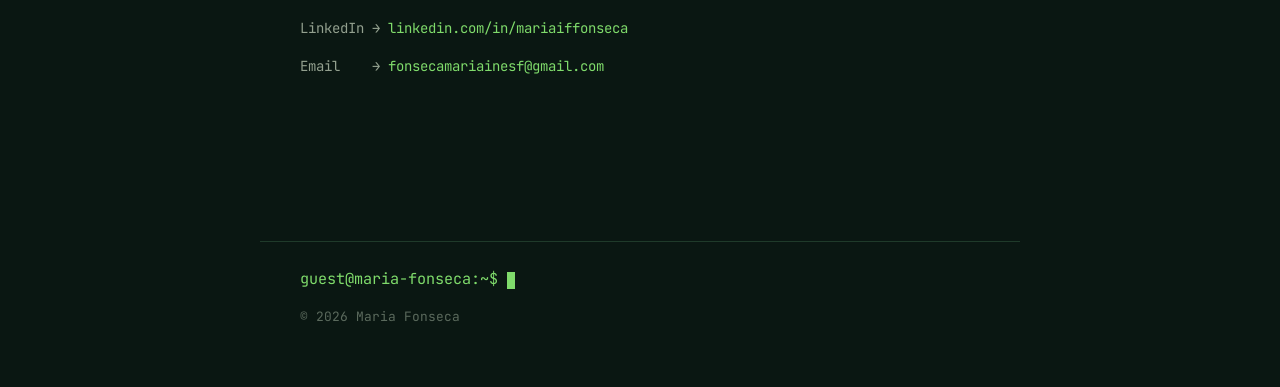
==== commit d4dbea2d: "Split terminal and normal views into separate pages The toggle kept both views in one document and s" ====
--- a/index.html
+++ b/index.html
@@ -1,30 +1,12 @@
 <!doctype html>
-<html lang="en" data-view="terminal">
+<html lang="en">
 <head>
 <meta charset="utf-8">
 <meta name="viewport" content="width=device-width, initial-scale=1">
 <title>Maria Fonseca — Software Engineer · Data Science · ML</title>
-<link id="css-terminal" rel="stylesheet" href="styles-terminal.css">
-<link id="css-normal" rel="stylesheet" href="styles-normal.css" disabled>
-<style>
-  /* Only one view is shown at a time; the active one is set on <html data-view>. */
-  html[data-view="terminal"] #view-normal,
-  html[data-view="normal"] #view-terminal { display: none; }
-</style>
-<script>
-  /* Runs before first paint so the stored view is applied without flashing the other one. */
-  (function(){
-    var view = 'terminal';
-    try { if (localStorage.getItem('portfolio-view') === 'normal') view = 'normal'; } catch (e) {}
-    document.documentElement.setAttribute('data-view', view);
-    document.getElementById('css-terminal').disabled = view !== 'terminal';
-    document.getElementById('css-normal').disabled = view !== 'normal';
-  })();
-</script>
+<link rel="stylesheet" href="styles-terminal.css">
 </head>
 <body>
-
-<div id="view-terminal">
 
 <div class="scanlines" aria-hidden="true"></div>
 
@@ -37,12 +19,12 @@
     <button type="button" data-cmd="skills">skills</button>
     <button type="button" data-cmd="contact">contact</button>
   </nav>
-  <button type="button" class="view-toggle" data-view-toggle aria-pressed="true">Terminal view: on</button>
+  <a class="view-toggle" href="normal.html">Normal view</a>
 </div>
 
 <main>
 
-  <section class="hero" id="term-home" data-section="home">
+  <section class="hero" id="home">
     <div id="boot"></div>
     <div class="prompt-live">
       <label for="cmd-input" class="visually-hidden">Terminal command input</label>
@@ -54,7 +36,7 @@
     <div class="hint">press any key, or use the commands above, to jump ahead — try "me", "projects", "skills", "contact"</div>
   </section>
 
-  <section id="term-about" data-section="about">
+  <section id="about">
     <div class="line"><span class="prompt">guest@maria-fonseca:~$&nbsp;</span><span class="cmd-text">cat about.md</span></div>
     <div class="out-block">
       <div class="comment-label"># About</div>
@@ -86,7 +68,7 @@
     </div>
   </section>
 
-  <section id="term-experience" data-section="experience">
+  <section id="experience">
     <div class="line"><span class="prompt">guest@maria-fonseca:~$&nbsp;</span><span class="cmd-text">cat experience.log</span></div>
     <div class="readme">
       <div class="comment-label"># Experience</div>
@@ -104,7 +86,7 @@
     </div>
   </section>
 
-  <section id="term-projects" data-section="projects">
+  <section id="projects">
     <div class="line"><span class="prompt">guest@maria-fonseca:~$&nbsp;</span><span class="cmd-text">ls projects/</span></div>
     <div class="dir-list">
       <div class="dir-row"><span class="name">finance-analytics/</span><span class="status">complete</span></div>
@@ -137,7 +119,7 @@
     </div>
   </section>
 
-  <section id="term-skills" data-section="skills">
+  <section id="skills">
     <div class="line"><span class="prompt">guest@maria-fonseca:~$&nbsp;</span><span class="cmd-text">cat skills.json</span></div>
     <div class="out-block">
       <div class="comment-label" style="margin-bottom:10px"># Skills</div>
@@ -159,7 +141,7 @@
     </div>
   </section>
 
-  <section id="term-contact" data-section="contact">
+  <section id="contact">
     <div class="line"><span class="prompt">guest@maria-fonseca:~$&nbsp;</span><span class="cmd-text">cat contact.txt</span></div>
     <div class="out-block">
       <div class="comment-label" style="margin-bottom:10px"># Contact</div>
@@ -176,274 +158,14 @@
   <div class="foot-meta">© 2026 Maria Fonseca</div>
 </footer>
 
-</div>
-
-<div id="view-normal">
-
-<nav class="nav">
-  <span class="nav-brand">Maria Fonseca</span>
-  <div class="nav-end">
-    <button class="view-toggle" type="button" data-view-toggle aria-pressed="false">Terminal view: off</button>
-    <button class="nav-toggle" id="nav-toggle" type="button" aria-label="Toggle navigation" aria-expanded="false" aria-controls="nav-links">
-      <svg viewBox="0 0 24 24" fill="none" stroke="currentColor" stroke-width="2" stroke-linecap="round" stroke-linejoin="round"><line x1="3" y1="6" x2="21" y2="6"/><line x1="3" y1="12" x2="21" y2="12"/><line x1="3" y1="18" x2="21" y2="18"/></svg>
-    </button>
-    <div class="nav-links" id="nav-links">
-      <a href="#home" aria-current="page">Home</a>
-      <a href="#about">About</a>
-      <a href="#experience">Experience</a>
-      <a href="#projects">Projects</a>
-      <a href="#skills">Skills</a>
-      <a href="#contact">Contact</a>
-    </div>
-  </div>
-</nav>
-
-<header class="hero dot-field" id="home" data-section="home">
-  <div class="hero-inner">
-    <div class="section-label hero-kicker">Software Engineer · Data Science · Machine Learning</div>
-    <h1>Maria Fonseca</h1>
-    <div class="hero-sub">Software Engineer exploring Data Science &amp; Machine Learning.</div>
-    <div class="hero-body">I build data-driven applications, explore patterns in data, and turn machine learning ideas into practical software.</div>
-    <div class="hero-cta">
-      <a class="btn btn-accent" href="#projects">View my projects</a>
-      <a class="social-link" href="https://github.com/mariaiffonseca" target="_blank" rel="noreferrer"><svg viewBox="0 0 24 24" fill="none" stroke="currentColor" stroke-width="2" stroke-linecap="round" stroke-linejoin="round"><path d="M7 17 17 7"/><path d="M7 7h10v10"/></svg>GitHub</a>
-      <a class="social-link" href="https://www.linkedin.com/in/mariaiffonseca/" target="_blank" rel="noreferrer"><svg viewBox="0 0 24 24" fill="none" stroke="currentColor" stroke-width="2" stroke-linecap="round" stroke-linejoin="round"><path d="M7 17 17 7"/><path d="M7 7h10v10"/></svg>LinkedIn</a>
-    </div>
-  </div>
-</header>
-
-<section id="about" data-section="about">
-  <div class="section-head">
-    <div class="section-label">About</div>
-    <h2>From shipping software to reading data.</h2>
-  </div>
-  <div class="about-grid">
-    <div class="about-body">
-      <p>I started as a software engineer building mobile applications, focused on shipping reliable, well-structured products. Over time, the questions I found most interesting moved upstream — not just how a feature works, but what the data behind it says.</p>
-      <p>That curiosity led me into data science and machine learning. I enjoy exploratory data analysis: digging through a dataset to find patterns, anomalies, and the small inconsistencies that usually matter most.</p>
-      <p>I'm not interested in models for their own sake. I care about end-to-end products — the full path from raw data to something a user can actually open and use.</p>
-    </div>
-    <div class="explore-box">
-      <div class="explore-title">Currently exploring</div>
-      <div class="explore-list">
-        <span>Data Science</span><span>Machine Learning</span><span>Data Visualization</span>
-        <span>Statistical Analysis</span><span>Python</span><span>SQL</span>
-      </div>
-    </div>
-  </div>
-</section>
-
-<section id="experience" data-section="experience">
-  <div class="section-head">
-    <div class="section-label">Experience</div>
-    <h2>Six years in, still shipping.</h2>
-  </div>
-  <div class="card exp-card">
-    <div class="exp-head">
-      <div class="card-title">Software Engineer</div>
-      <div class="exp-dates">2020 — Present</div>
-    </div>
-    <ul class="exp-list">
-      <li>Build and ship Android apps in Kotlin, from the first estimate to the production release.</li>
-      <li>On some projects, sit with the client directly to work out what actually needs building — not just what's in the spec.</li>
-      <li>Test everything exhaustively before it ever reaches QA or the client — I'd rather find the bug than they would.</li>
-      <li>Also wrote a data-science thesis in Python, chasing the same curiosity that runs through the rest of this site.</li>
-    </ul>
-    <div class="card-tags"><span class="tag">Android</span><span class="tag">Kotlin</span><span class="tag">Python</span></div>
-  </div>
-</section>
-
-<section id="projects" data-section="projects">
-  <div class="section-head">
-    <div class="section-label">Featured project</div>
-    <h2>Finance Analytics</h2>
-  </div>
-  <div class="card card-featured">
-    <div class="featured-top">
-      <p class="featured-desc">A personal analytics platform that turns a CSV export of bank transactions into spending trends, anomaly detection, recurring-subscription detection, and explainable insights — processed and stored entirely on-device, with every threshold documented and evidence-motivated rather than fitted to a model.</p>
-      <div style="display:flex;gap:16px;flex-shrink:0">
-        <a class="btn btn-accent" href="https://github.com/mariaiffonseca/finance-analytics" target="_blank" rel="noreferrer">View on GitHub</a>
-      </div>
-    </div>
-    <div class="pipeline">
-      <div class="pipeline-step"><span class="pipeline-index">01</span><span class="pipeline-label">CSV Import</span></div>
-      <span class="pipeline-arrow">→</span>
-      <div class="pipeline-step"><span class="pipeline-index">02</span><span class="pipeline-label">Enrichment</span></div>
-      <span class="pipeline-arrow">→</span>
-      <div class="pipeline-step"><span class="pipeline-index">03</span><span class="pipeline-label">Anomaly Detection</span></div>
-      <span class="pipeline-arrow">→</span>
-      <div class="pipeline-step"><span class="pipeline-index">04</span><span class="pipeline-label">Recurring Detection</span></div>
-      <span class="pipeline-arrow">→</span>
-      <div class="pipeline-step"><span class="pipeline-index">05</span><span class="pipeline-label">Insights Engine</span></div>
-      <span class="pipeline-arrow">→</span>
-      <div class="pipeline-step"><span class="pipeline-index">06</span><span class="pipeline-label">FastAPI</span></div>
-      <span class="pipeline-arrow">→</span>
-      <div class="pipeline-step"><span class="pipeline-index">07</span><span class="pipeline-label">Android App</span></div>
-    </div>
-    <div class="featured-stats">
-      <div class="stat"><div class="stat-value">247</div><div class="stat-label">Automated tests</div></div>
-      <div class="stat"><div class="stat-value">4</div><div class="stat-label">Analytics modules</div></div>
-      <div class="stat"><div class="stat-value">3</div><div class="stat-label">Engineering layers</div></div>
-      <div class="stat"><div class="stat-value">100%</div><div class="stat-label">Rule-based &amp; explainable</div></div>
-    </div>
-    <div class="featured-viz">
-      <img class="viz-shot" src="assets/projects/finance-analytics/overview.png" alt="Finance Analytics overview dashboard screenshot">
-      <img class="viz-shot" src="assets/projects/finance-analytics/insights.png" alt="Finance Analytics insights screen screenshot">
-      <img class="viz-shot" src="assets/projects/finance-analytics/transactions.png" alt="Finance Analytics transactions screen screenshot">
-    </div>
-    <div class="card-tags">
-      <span class="tag">Kotlin</span><span class="tag">Jetpack Compose</span><span class="tag">MVVM</span>
-      <span class="tag">FastAPI</span><span class="tag">Python</span><span class="tag">Pandas</span>
-      <span class="tag">Room</span><span class="tag">pytest</span>
-    </div>
-  </div>
-
-  <div class="section-head" style="margin-top:80px">
-    <div class="section-label">Coming soon</div>
-    <h2>What I'm building next.</h2>
-  </div>
-  <div class="card coming-soon-card">
-    <div class="card-title">Event Impact Analytics<span class="coming-soon-badge">In progress</span></div>
-    <div class="card-body">An observational study measuring whether NYC Yankees home games shift taxi activity around the stadium — built on a full year of NYC TLC Yellow Taxi trip records, taxi zone geometry, and the Yankees' 2019 schedule, framed around association rather than causal claims until the evidence supports more. Currently in the data-acquisition and validation stage: schema, quality and coverage checks on the taxi dataset are underway before any modeling begins.</div>
-    <div class="card-tags"><span class="tag">Python</span><span class="tag">DuckDB</span><span class="tag">PyArrow</span><span class="tag">pytest</span></div>
-  </div>
-</section>
-
-<section>
-  <div class="section-head">
-    <div class="section-label">Data science journey</div>
-    <h2>How I got here.</h2>
-  </div>
-  <div class="journey-wrap">
-    <div class="journey-step"><div class="journey-rail"><div class="journey-dot"></div><div class="journey-line"></div></div><div class="journey-label">Software Engineering</div></div>
-    <div class="journey-step"><div class="journey-rail"><div class="journey-dot"></div><div class="journey-line"></div></div><div class="journey-label">Python &amp; Data Analysis</div></div>
-    <div class="journey-step"><div class="journey-rail"><div class="journey-dot"></div><div class="journey-line"></div></div><div class="journey-label">Exploratory Data Analysis</div></div>
-    <div class="journey-step"><div class="journey-rail"><div class="journey-dot"></div><div class="journey-line"></div></div><div class="journey-label">Machine Learning</div></div>
-    <div class="journey-step"><div class="journey-rail"><div class="journey-dot journey-dot-current"></div></div><div class="journey-label journey-label-current">End-to-End ML Applications</div></div>
-  </div>
-</section>
-
-<section id="skills" data-section="skills">
-  <div class="section-head">
-    <div class="section-label">Skills</div>
-    <h2>Tools &amp; areas of focus.</h2>
-  </div>
-  <div class="skills-grid">
-    <div>
-      <div class="skill-cat-title">Data Science</div>
-      <div class="skill-tags"><span class="tag">Python</span><span class="tag">Pandas</span><span class="tag">NumPy</span><span class="tag">Matplotlib</span><span class="tag">SQL</span><span class="tag">EDA</span><span class="tag">Data Cleaning</span><span class="tag">Data Visualization</span><span class="tag">Feature Engineering</span></div>
-    </div>
-    <div>
-      <div class="skill-cat-title">Software Engineering</div>
-      <div class="skill-tags"><span class="tag">Kotlin</span><span class="tag">Android</span><span class="tag">Jetpack Compose</span><span class="tag">Git</span><span class="tag">REST APIs</span></div>
-    </div>
-    <div>
-      <div class="skill-cat-title">Currently learning</div>
-      <div class="skill-tags"><span class="tag tag-accent">Machine Learning</span><span class="tag tag-accent">Scikit-learn</span><span class="tag tag-accent">Statistics</span><span class="tag tag-accent">Model Evaluation</span><span class="tag tag-accent">FastAPI</span><span class="tag tag-accent">MLOps fundamentals</span></div>
-    </div>
-  </div>
-</section>
-
-<section>
-  <div class="gh-section">
-    <div class="section-label">GitHub</div>
-    <h2 style="font-size:var(--text-2xl);margin:14px 0 16px">Explore the work behind the projects.</h2>
-    <p style="color:var(--color-text-secondary);margin-bottom:32px">Code, experiments, analysis and the process behind my projects.</p>
-    <a class="btn btn-primary" href="https://github.com/mariaiffonseca" target="_blank" rel="noreferrer"><svg viewBox="0 0 24 24" fill="none" stroke="currentColor" stroke-width="2" stroke-linecap="round" stroke-linejoin="round"><path d="M7 17 17 7"/><path d="M7 7h10v10"/></svg>View GitHub profile</a>
-  </div>
-</section>
-
-<section class="contact-section" id="contact" data-section="contact">
-  <div class="section-label" style="justify-content:center">Contact</div>
-  <h2>Let's connect.</h2>
-  <div class="contact-links">
-    <a class="social-link" href="https://github.com/mariaiffonseca" target="_blank" rel="noreferrer"><svg viewBox="0 0 24 24" fill="none" stroke="currentColor" stroke-width="2" stroke-linecap="round" stroke-linejoin="round"><path d="M7 17 17 7"/><path d="M7 7h10v10"/></svg>GitHub</a>
-    <a class="social-link" href="https://www.linkedin.com/in/mariaiffonseca/" target="_blank" rel="noreferrer"><svg viewBox="0 0 24 24" fill="none" stroke="currentColor" stroke-width="2" stroke-linecap="round" stroke-linejoin="round"><path d="M7 17 17 7"/><path d="M7 7h10v10"/></svg>LinkedIn</a>
-    <a class="social-link" href="mailto:fonsecamariainesf@gmail.com"><svg viewBox="0 0 24 24" fill="none" stroke="currentColor" stroke-width="2" stroke-linecap="round" stroke-linejoin="round"><rect x="2" y="4" width="20" height="16" rx="2"/><path d="m2 7 10 6 10-6"/></svg>Email</a>
-  </div>
-</section>
-
-<footer>
-  <div>
-    <div class="foot-brand">Maria Fonseca</div>
-    <div class="foot-sub">Software Engineering · Data Science · Machine Learning</div>
-  </div>
-  <div class="foot-links">
-    <a href="https://github.com/mariaiffonseca" target="_blank" rel="noreferrer">GitHub</a><a href="https://www.linkedin.com/in/mariaiffonseca/" target="_blank" rel="noreferrer">LinkedIn</a><a href="mailto:fonsecamariainesf@gmail.com">Email</a>
-  </div>
-  <div class="copyright">© 2026 Maria Fonseca</div>
-</footer>
-
-</div>
-
 <script>
 (function(){
   var reduced = window.matchMedia('(prefers-reduced-motion: reduce)').matches;
-  var root = document.documentElement;
-  var cssTerminal = document.getElementById('css-terminal');
-  var cssNormal = document.getElementById('css-normal');
-  var toggles = document.querySelectorAll('[data-view-toggle]');
-  var SECTIONS = ['home', 'about', 'experience', 'projects', 'skills', 'contact'];
-  var VIEW_KEY = 'portfolio-view';
-  var BOOT_KEY = 'portfolio-terminal-booted';
-
-  function storeGet(name, key){ try { return window[name].getItem(key); } catch (e) { return null; } }
-  function storeSet(name, key, value){ try { window[name].setItem(key, value); } catch (e) {} }
-
-  function applyView(name){
-    var terminal = name === 'terminal';
-    root.setAttribute('data-view', name);
-    cssTerminal.disabled = !terminal;
-    cssNormal.disabled = terminal;
-    Array.prototype.forEach.call(toggles, function(b){
-      b.setAttribute('aria-pressed', terminal ? 'true' : 'false');
-      b.textContent = 'Terminal view: ' + (terminal ? 'on' : 'off');
-    });
-  }
-
-  function sectionIn(view, name){
-    return document.querySelector('#view-' + view + ' [data-section="' + name + '"]');
-  }
-
-  // The last section whose top has reached the top of the viewport, so the switch can keep the reader in place.
-  function sectionAtTop(view){
-    var found = null;
-    Array.prototype.forEach.call(document.querySelectorAll('#view-' + view + ' [data-section]'), function(s){
-      if (s.getBoundingClientRect().top <= 120) found = s;
-    });
-    return found;
-  }
-
-  // The boot sequence plays once per session, on the first entry into the terminal view.
+  var boot = document.getElementById('boot');
+  var input = document.getElementById('cmd-input');
+  var feedback = document.getElementById('cmd-feedback');
   var skipped = reduced;
-  var bootStarted = false;
-
-  function startBoot(){
-    if (bootStarted) return;
-    bootStarted = true;
-    if (storeGet('sessionStorage', BOOT_KEY) === '1') skipped = true;
-    storeSet('sessionStorage', BOOT_KEY, '1');
-    typeAll(bootLines, function(){});
-  }
-
-  function switchView(next){
-    var current = root.getAttribute('data-view');
-    if (next === current) return;
-    var from = sectionAtTop(current);
-    var name = from && from.getAttribute('data-section');
-    var before = from ? from.getBoundingClientRect().top : 0;
-    applyView(next);
-    storeSet('localStorage', VIEW_KEY, next);
-    if (next === 'terminal') startBoot();
-    var to = name && sectionIn(next, name);
-    if (to) window.scrollTo({ top: window.scrollY + to.getBoundingClientRect().top - before, behavior: 'instant' });
-  }
-
-  Array.prototype.forEach.call(toggles, function(b){
-    b.addEventListener('click', function(){
-      switchView(root.getAttribute('data-view') === 'terminal' ? 'normal' : 'terminal');
-    });
-  });
+  var typeSpeed = 20;
 
   var bootLines = [
     {type:'cmd', text:'whoami'},
@@ -454,11 +176,6 @@
     {type:'cmd', text:'cat mission.txt'},
     {type:'out', text:'I build data-driven applications, explore patterns in data, and turn machine learning ideas into practical software.'}
   ];
-
-  var boot = document.getElementById('boot');
-  var input = document.getElementById('cmd-input');
-  var feedback = document.getElementById('cmd-feedback');
-  var typeSpeed = 20;
 
   function renderSkeleton(line){
     var div = document.createElement('div');
@@ -511,17 +228,19 @@
     next();
   }
 
-  function skip(){ if (bootStarted) skipped = true; }
+  function skip(){ skipped = true; }
   document.addEventListener('keydown', function(e){
     if(document.activeElement === input) return;
     skip();
   });
-  boot.addEventListener('click', skip);
+  document.getElementById('boot').addEventListener('click', skip);
   input.addEventListener('focus', skip);
 
+  typeAll(bootLines, function(){});
+
   var targets = {
-    me:'#term-about', about:'#term-about', home:'#term-home', whoami:'#term-home',
-    projects:'#term-projects', skills:'#term-skills', contact:'#term-contact'
+    me:'#about', about:'#about', home:'#home', whoami:'#home',
+    projects:'#projects', skills:'#skills', contact:'#contact'
   };
 
   function runCommand(raw){
@@ -534,7 +253,7 @@
     }
     if(targets[cmd]){
       feedback.textContent = '';
-      var el = document.querySelector('#view-terminal ' + targets[cmd]);
+      var el = document.querySelector(targets[cmd]);
       if(el) el.scrollIntoView({behavior: reduced ? 'auto' : 'smooth', block:'start'});
     } else {
       feedback.textContent = 'command not found: ' + cmd + ' — type help';
@@ -551,36 +270,8 @@
   document.querySelectorAll('.term-jump button').forEach(function(b){
     b.addEventListener('click', function(){ runCommand(b.getAttribute('data-cmd')); });
   });
-
-  // Initial state: the view chosen by the head script, its boot if it is the terminal, and any #section deep link.
-  var view = root.getAttribute('data-view');
-  applyView(view);
-  if (view === 'terminal') startBoot();
-  var hash = window.location.hash.slice(1);
-  if (SECTIONS.indexOf(hash) !== -1) {
-    var deepLink = sectionIn(view, hash);
-    if (deepLink) deepLink.scrollIntoView({ block: 'start' });
-  }
 })();
 </script>
 
-<script>
-(function(){
-  var toggle = document.getElementById('nav-toggle');
-  var links = document.getElementById('nav-links');
-  if (!toggle || !links) return;
-  toggle.addEventListener('click', function(){
-    var open = links.classList.toggle('open');
-    toggle.setAttribute('aria-expanded', open ? 'true' : 'false');
-  });
-  Array.prototype.forEach.call(links.querySelectorAll('a'), function(a){
-    a.addEventListener('click', function(){
-      links.classList.remove('open');
-      toggle.setAttribute('aria-expanded', 'false');
-    });
-  });
-})();
-</script>
-
 </body>
 </html>
--- a/styles-terminal.css
+++ b/styles-terminal.css
@@ -148,4 +148,3 @@
   transition: border-color .15s, color .15s, background .15s;
 }
 .view-toggle:hover { border-color: var(--green); color: var(--green); }
-.view-toggle[aria-pressed='true'] { border-color: var(--green-dim); color: var(--green); }
